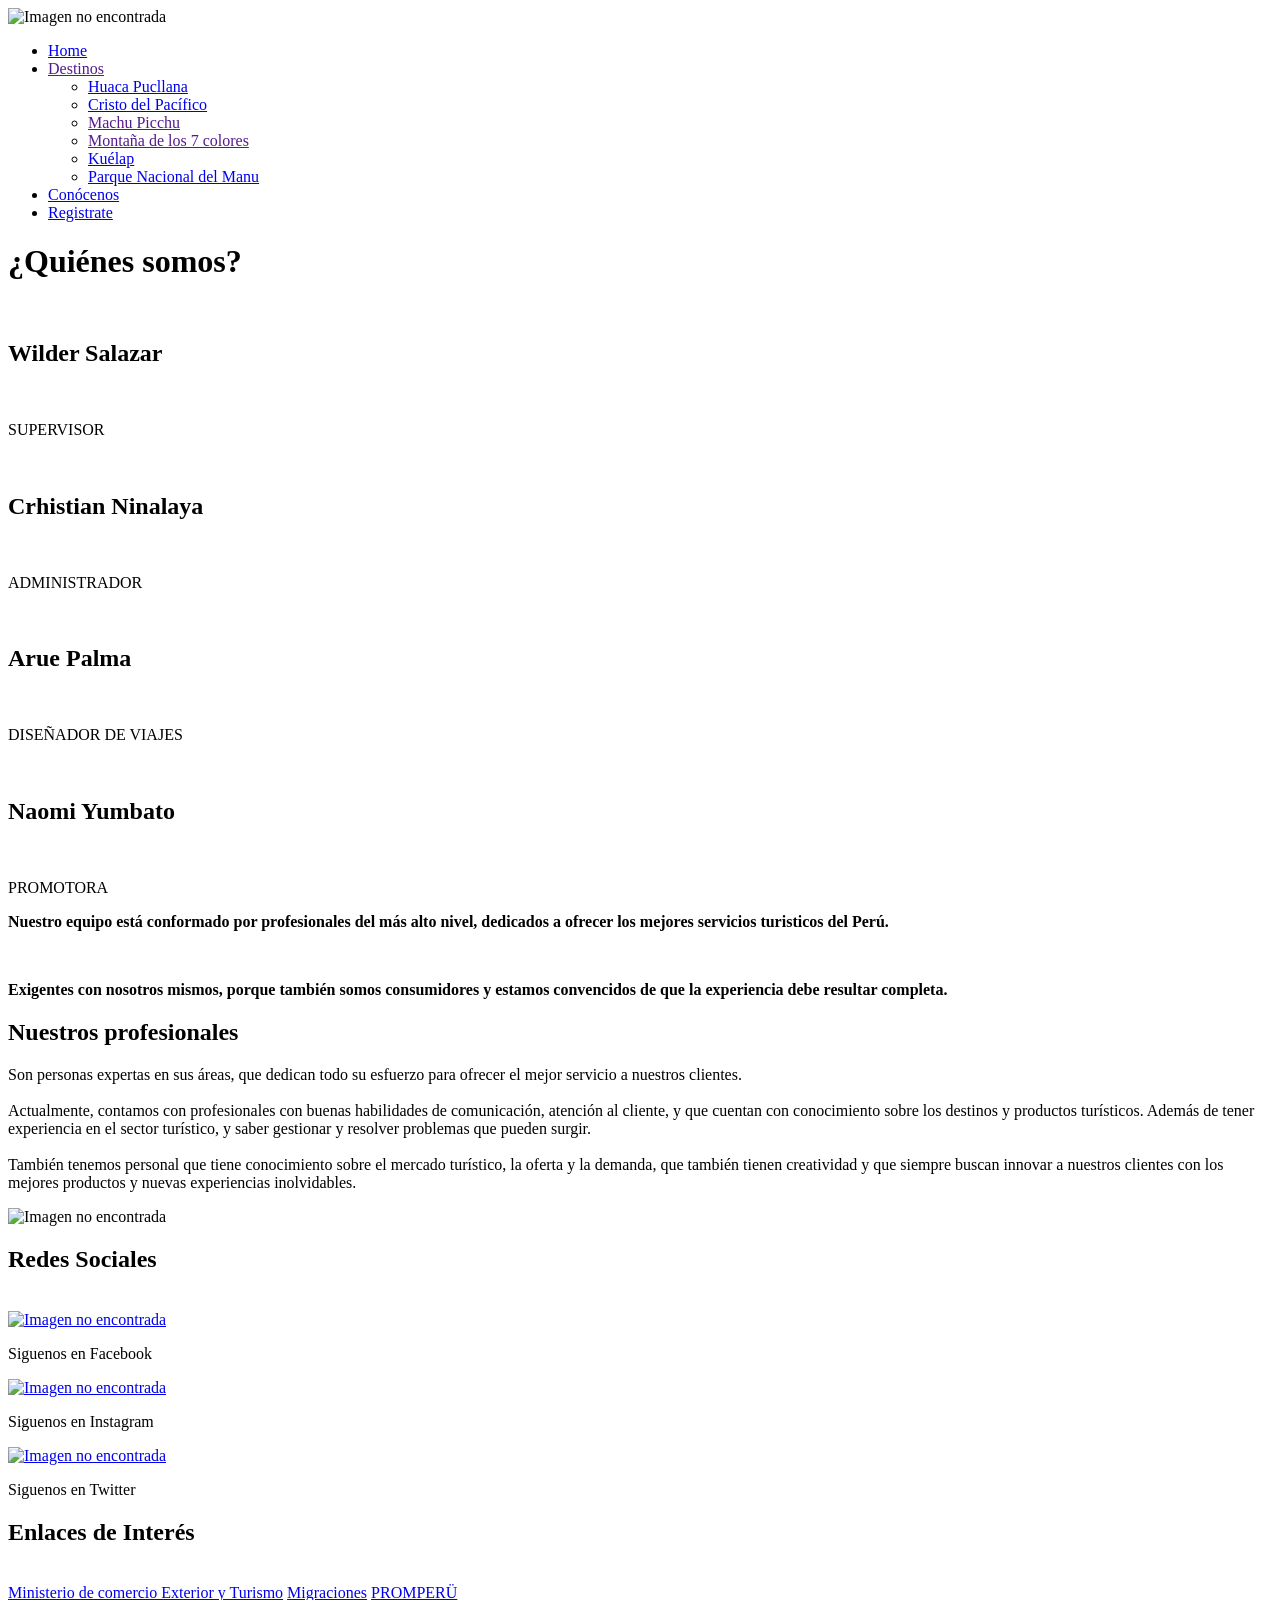
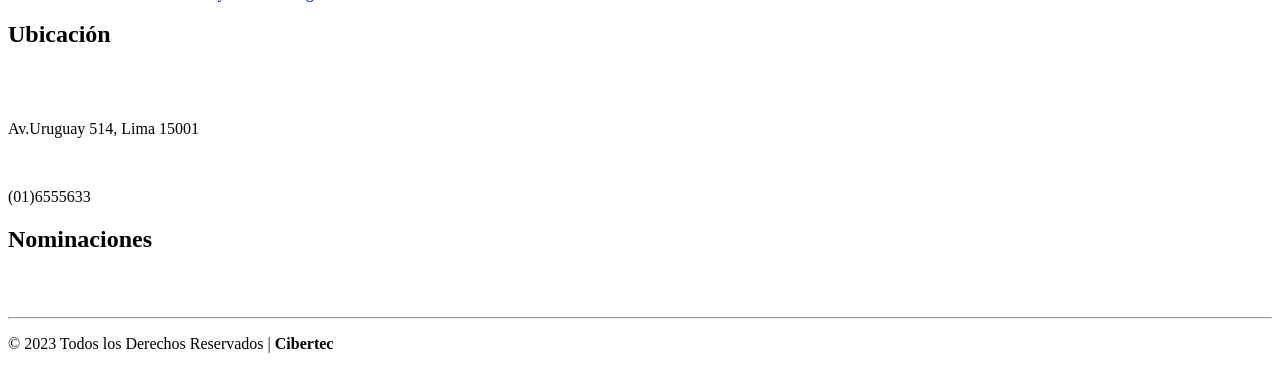
==== paginas/Conocenos.html @ 7d628aa8 "Actualizar a ultimo avance" ====
<!DOCTYPE html>
<html lang="es">
<head>
    <meta charset="UTF-8">
    <meta http-equiv="X-UA-Compatible" content="IE=edge">
    <meta name="viewport" content="width=device-width, initial-scale=1.0">
    <title>Conócenos</title>
    <link rel="stylesheet" href="./css/conocenos.css">
        
</head>
<body>
    <header >
        <nav class="logo-nav">
                <div class="logoHeader">
                    <img src="./imagenes/globales/Logo Live TravelPERU.jpg" alt="Imagen no encontrada">    
                </div>
                
                <div class="nav-section">
                    <ul class="nav-partido" >
                        <li><a href="./index.html">Home</a></li>
                       <li><a href="">Destinos</a>
                            <ul>
                                <li><a href="./Huacapucllana.html">Huaca Pucllana</a></li>
                                <li> <a href="./CristoPacifico.html">Cristo del Pacífico</a></li>
                                <li> <a href="">Machu Picchu</a></li>
                                <li> <a href="">Montaña de los 7 colores</a></li>
                                <li> <a href="./Kuelap.html">Kuélap</a></li>
                                <li> <a href="./ParqueNacionalManu.html">Parque Nacional del Manu</a></li>      
                            </ul>
                        </li>
                        <li><a href="./Conocenos.html">Conócenos</a></li>
                        <li><a href="./Registro.html">Registrate</a></li>
                    </ul>    
                      
                </div>
            </nav> 
    </header>
    <main>
        <h1 id="titulo">¿Quiénes somos?</h1>
  
        <section class="contenedorNosotros">
          <picture>
            <img class="imgRounded" src="./imagenes/conocenos/persona1.jpg" alt="" />
            <h2 class="nombre"><strong>Wilder Salazar</strong></h2>
            <br>
            <p>
                SUPERVISOR
            </p>
          </picture>
  
          <picture>
            <img class="imgRounded" src="./imagenes/conocenos/persona2.jpg" alt="" />
            <h2 class="nombre"><strong>Crhistian Ninalaya</strong></h2>
            <br>
            <p>
                ADMINISTRADOR
            </p>
          </picture>
  
          <picture>
            <img class="imgRounded" src="./imagenes/conocenos/persona3.jpg" alt="" />
            <h2 class="nombre"><strong>Arue Palma</strong></h2>
            <br>
            <p>
                DISEÑADOR DE VIAJES
            </p>
          </picture>

          <picture>
            <img class="imgRounded" src="./imagenes/conocenos/persona4.jpg" alt="" />
            <h2 class="nombre"><strong>Naomi Yumbato</strong></h2>
            <br>
            <p>
                PROMOTORA
            </p>
          </picture>
        </section>
  
        <section class="descripcion">
          <p><strong>
            Nuestro equipo está conformado por profesionales del más alto nivel, 
            dedicados a ofrecer los mejores servicios turisticos del Perú.
          </strong></p>
          <br>
          <p><strong>
            Exigentes con nosotros mismos, porque también somos consumidores 
            y estamos convencidos de que la experiencia debe resultar completa.
          </strong></p>
        </section>
  
        <h2 class="subtitulo">Nuestros profesionales</h2>
  
        <section class="contprofesionales">
         
            <p>
            Son personas expertas en sus áreas, que dedican todo su esfuerzo para ofrecer el mejor servicio a nuestros clientes. 

            <br /><br />
            Actualmente, contamos con profesionales con buenas habilidades de comunicación, atención al cliente,
            y que cuentan con conocimiento sobre los destinos y productos turísticos.
            Además de tener experiencia en el sector turístico, y saber gestionar y resolver problemas que pueden surgir.
            <br /><br />
            También tenemos personal que tiene conocimiento sobre el mercado turístico, la oferta
            y la demanda, que también tienen creatividad y que siempre buscan innovar a nuestros clientes con los mejores productos
            y nuevas experiencias inolvidables. 
          </p>
         
          
        </section>
      </main>
   
     <footer>
        <section>
            <article class="box-footer">
                <div class="logo">
                    <img src="./imagenes/globales/Logo Live Travel blanco.jpg" alt="Imagen no encontrada">
                </div> 
            </article>
            <article class="redes-sociales">
                <h2>Redes Sociales</h2>
                <br>
                <div class="icono">
                    <a href="https://www.facebook.com/" target="_blank">
                    <img data-ar="facebook" src="./imagenes/globales/facebook.jpg" alt="Imagen no encontrada">
                </a>
                    <p>Siguenos en Facebook</p>
                </div>
                <div class="icono">
                    <a href="https://www.instagram.com/" target="_blank">
                    <img data-ar="instagram" src="./imagenes/globales/instagram.jpg" alt="Imagen no encontrada">
                </a>
                    <p>Siguenos en Instagram</p>
                </div>
                <div class="icono">
                    <a href="https://twitter.com/" target="_blank">
                  <img data-ar="twitter" src="./imagenes/globales/twitter.jpg" alt="Imagen no encontrada">
                </a>
                    <p>Siguenos en Twitter</p>
                </div>
            </article>
            <article class="box-footer">
                <h2>Enlaces de Interés</h2>
                <br>
                    <a href="https://www.gob.pe/mincetur">Ministerio de comercio Exterior y Turismo</a>
                    <a href="https://www.gob.pe/migraciones">Migraciones</a>
                    <a href="https://www.gob.pe/promperu">PROMPERÜ</a>
            </article>
            <article class="box-footer">
                <h2>Ubicación</h2>
                <br><br>
                <p>Av.Uruguay 514, Lima 15001</p><br>
                <p>(01)6555633</p>
            </article>
            <article class="box-footer">
                <h2>Nominaciones</h2>
                <br>
                <div class="nominaciones">
                    <img src="./imagenes/globales/world travel awards.png" alt="">
                    <img src="./imagenes/globales/world travel awards.png" alt="">
                    <img src="./imagenes/globales/world travel awards.png" alt="">
                </div>
            </article>  
        </section> 
            <div class="box-copyright">
                <hr>
                <p>© 2023 Todos los Derechos Reservados |
                <b>Cibertec</b> </p>
            </div>             
        </footer>
</body>
</html>
<script src="js/global.js"></script>
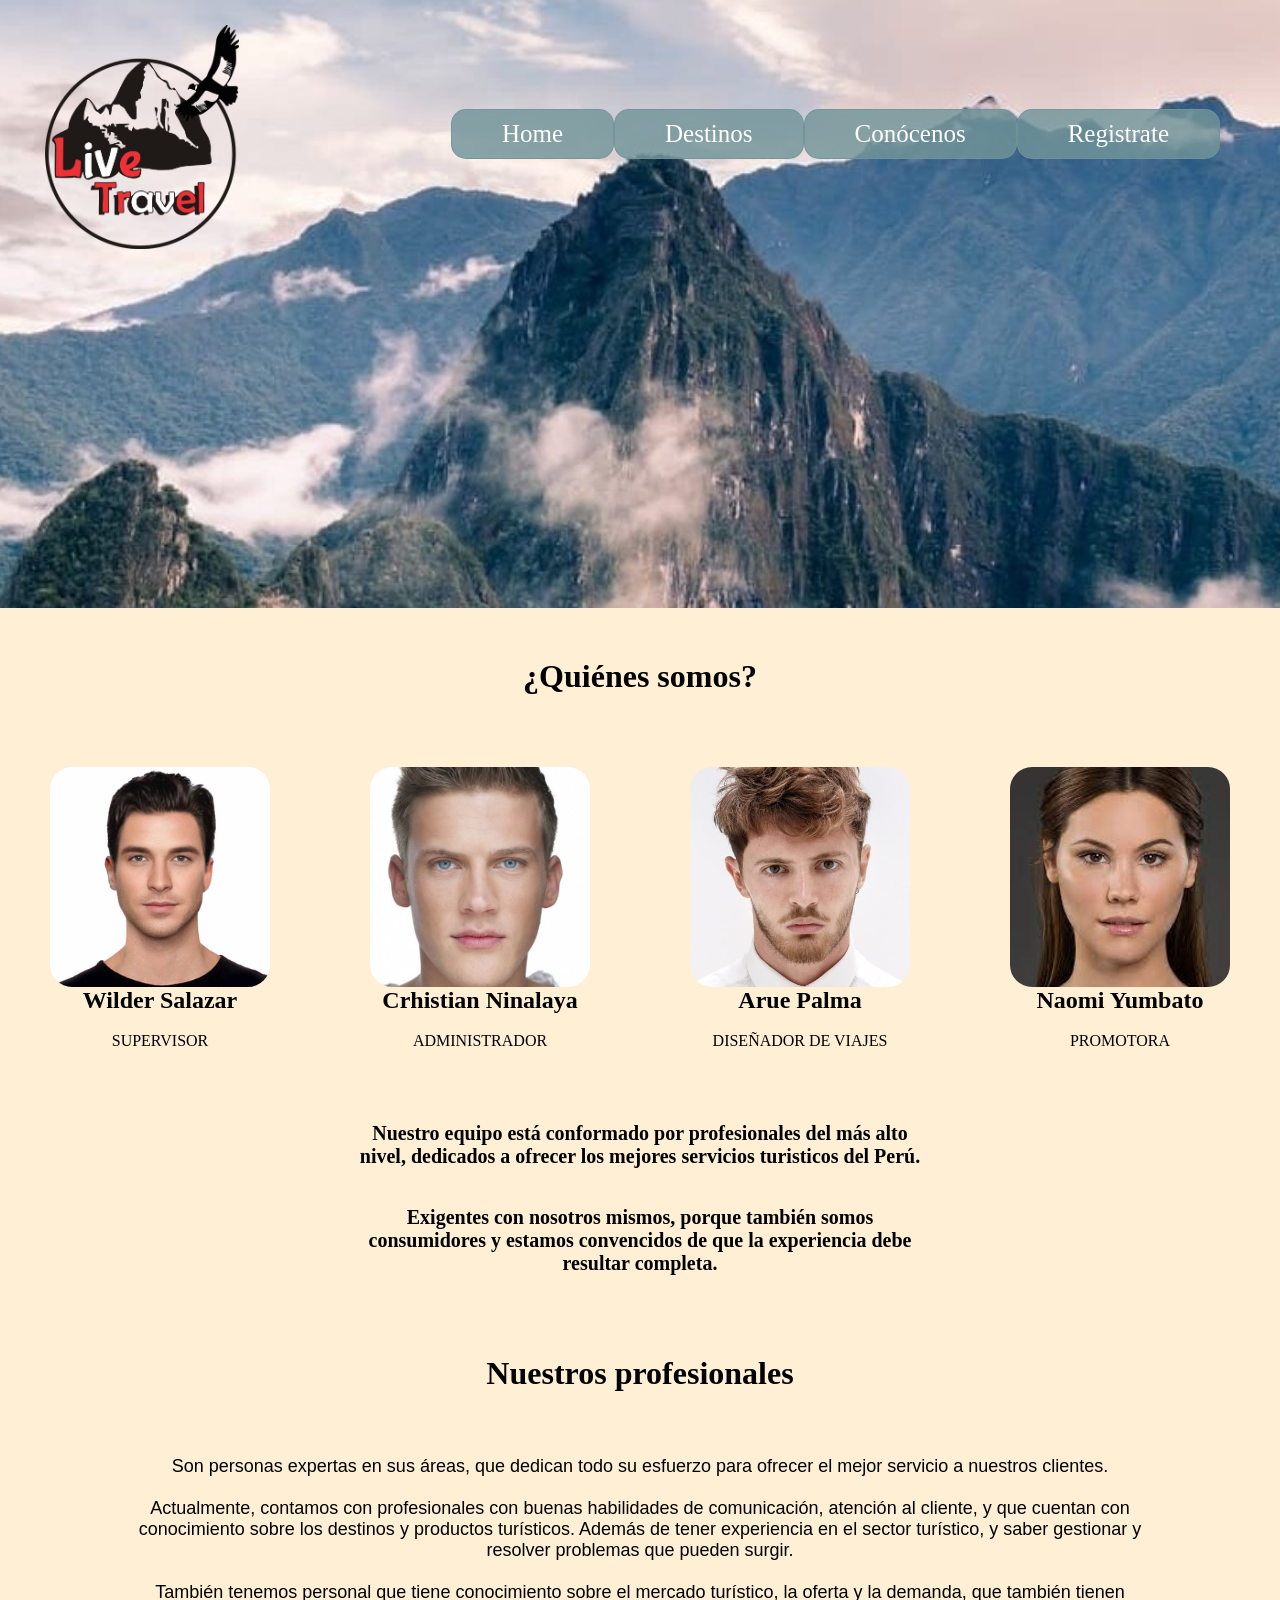
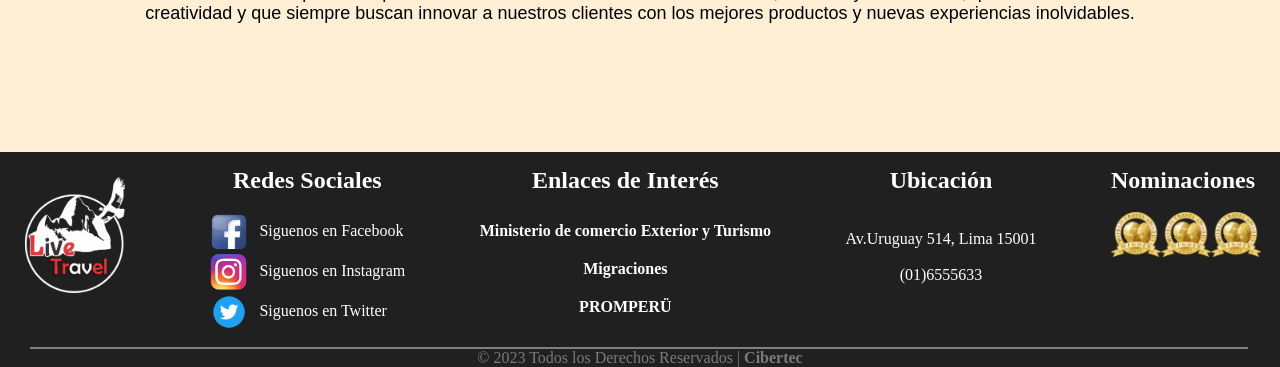
==== commit 7fc892f0: "arreglar errores" ====
--- a/paginas/Conocenos.html
+++ b/paginas/Conocenos.html
@@ -5,31 +5,31 @@
     <meta http-equiv="X-UA-Compatible" content="IE=edge">
     <meta name="viewport" content="width=device-width, initial-scale=1.0">
     <title>Conócenos</title>
-    <link rel="stylesheet" href="./css/conocenos.css">
+    <link rel="stylesheet" href="../css/conocenos.css">
         
 </head>
 <body>
     <header >
         <nav class="logo-nav">
                 <div class="logoHeader">
-                    <img src="./imagenes/globales/Logo Live TravelPERU.jpg" alt="Imagen no encontrada">    
+                    <img src="../imagenes/globales/Logo Live TravelPERU.jpg" alt="Imagen no encontrada">    
                 </div>
                 
                 <div class="nav-section">
                     <ul class="nav-partido" >
-                        <li><a href="./index.html">Home</a></li>
-                       <li><a href="">Destinos</a>
+                        <li><a href="../Index.html">Home</a></li>
+                        <li><a href="">Destinos</a>
                             <ul>
-                                <li><a href="./Huacapucllana.html">Huaca Pucllana</a></li>
-                                <li> <a href="./CristoPacifico.html">Cristo del Pacífico</a></li>
-                                <li> <a href="">Machu Picchu</a></li>
-                                <li> <a href="">Montaña de los 7 colores</a></li>
-                                <li> <a href="./Kuelap.html">Kuélap</a></li>
-                                <li> <a href="./ParqueNacionalManu.html">Parque Nacional del Manu</a></li>      
+                                <li><a href="../paginas/Huacapullana.html">Huaca Pucllana</a></li>
+                                <li> <a href="../paginas/CristoPacifico.html">Cristo del Pacífico</a></li>
+                                <li> <a href="../paginas/Machupichu.html">Machu Picchu</a></li>
+                                <li> <a href="../paginas/Montaña7col.html">Montaña de los 7 colores</a></li>
+                                <li> <a href="../paginas/Kuelap.html">Kuélap</a></li>
+                                <li> <a href="../paginas/ParqueNacionalManu.html">Parque Nacional del Manu</a></li>      
                             </ul>
                         </li>
-                        <li><a href="./Conocenos.html">Conócenos</a></li>
-                        <li><a href="./Registro.html">Registrate</a></li>
+                        <li><a href="../paginas/Conocenos.html">Conócenos</a></li>
+                        <li><a href="../paginas/Registro.html">Registrate</a></li>
                     </ul>    
                       
                 </div>
@@ -40,7 +40,7 @@
   
         <section class="contenedorNosotros">
           <picture>
-            <img class="imgRounded" src="./imagenes/conocenos/persona1.jpg" alt="" />
+            <img class="imgRounded" src="../imagenes/conocenos/persona1.jpg" alt="" />
             <h2 class="nombre"><strong>Wilder Salazar</strong></h2>
             <br>
             <p>
@@ -49,7 +49,7 @@
           </picture>
   
           <picture>
-            <img class="imgRounded" src="./imagenes/conocenos/persona2.jpg" alt="" />
+            <img class="imgRounded" src="../imagenes/conocenos/persona2.jpg" alt="" />
             <h2 class="nombre"><strong>Crhistian Ninalaya</strong></h2>
             <br>
             <p>
@@ -58,7 +58,7 @@
           </picture>
   
           <picture>
-            <img class="imgRounded" src="./imagenes/conocenos/persona3.jpg" alt="" />
+            <img class="imgRounded" src="../imagenes/conocenos/persona3.jpg" alt="" />
             <h2 class="nombre"><strong>Arue Palma</strong></h2>
             <br>
             <p>
@@ -67,7 +67,7 @@
           </picture>
 
           <picture>
-            <img class="imgRounded" src="./imagenes/conocenos/persona4.jpg" alt="" />
+            <img class="imgRounded" src="../imagenes/conocenos/persona4.jpg" alt="" />
             <h2 class="nombre"><strong>Naomi Yumbato</strong></h2>
             <br>
             <p>
@@ -113,7 +113,7 @@
         <section>
             <article class="box-footer">
                 <div class="logo">
-                    <img src="./imagenes/globales/Logo Live Travel blanco.jpg" alt="Imagen no encontrada">
+                    <img src="../imagenes/globales/Logo Live Travel blanco.jpg" alt="Imagen no encontrada">
                 </div> 
             </article>
             <article class="redes-sociales">
@@ -121,19 +121,19 @@
                 <br>
                 <div class="icono">
                     <a href="https://www.facebook.com/" target="_blank">
-                    <img data-ar="facebook" src="./imagenes/globales/facebook.jpg" alt="Imagen no encontrada">
+                    <img data-ar="facebook" src="../imagenes/globales/facebook.jpg" alt="Imagen no encontrada">
                 </a>
                     <p>Siguenos en Facebook</p>
                 </div>
                 <div class="icono">
                     <a href="https://www.instagram.com/" target="_blank">
-                    <img data-ar="instagram" src="./imagenes/globales/instagram.jpg" alt="Imagen no encontrada">
+                    <img data-ar="instagram" src="../imagenes/globales/instagram.jpg" alt="Imagen no encontrada">
                 </a>
                     <p>Siguenos en Instagram</p>
                 </div>
                 <div class="icono">
                     <a href="https://twitter.com/" target="_blank">
-                  <img data-ar="twitter" src="./imagenes/globales/twitter.jpg" alt="Imagen no encontrada">
+                  <img data-ar="twitter" src="../imagenes/globales/twitter.jpg" alt="Imagen no encontrada">
                 </a>
                     <p>Siguenos en Twitter</p>
                 </div>
@@ -155,9 +155,9 @@
                 <h2>Nominaciones</h2>
                 <br>
                 <div class="nominaciones">
-                    <img src="./imagenes/globales/world travel awards.png" alt="">
-                    <img src="./imagenes/globales/world travel awards.png" alt="">
-                    <img src="./imagenes/globales/world travel awards.png" alt="">
+                    <img src="../imagenes/globales/world travel awards.jpg" alt="">
+                    <img src="../imagenes/globales/world travel awards.jpg" alt="">
+                    <img src="../imagenes/globales/world travel awards.jpg" alt="">
                 </div>
             </article>  
         </section> 
--- a/css/conocenos.css
+++ b/css/conocenos.css
@@ -0,0 +1,233 @@
+body{
+    background-color:papayawhip;
+    height: auto;
+}
+* {
+    padding: 0px;;
+    margin: 0px;
+}
+/* <header> */
+header{
+    width: 100%;
+    height: 100%;
+    background-image: url("../imagenes/conocenos/conocenos.jpg");
+    background-position: center center;
+    background-attachment: fixed;
+    background-size: cover;
+    background-repeat: no-repeat;
+}
+.logo-nav{
+    display: flex;
+    padding: 10px;
+    padding-bottom: 350px;
+    justify-content: space-between;
+    align-items: center;
+}
+/* <logo> */
+    .logoHeader{
+        display: block;
+        padding: 5px;
+        margin-left: 30px;
+        margin-top: 10px;
+        margin-right: auto;
+        margin-bottom: auto;
+        width: 200px;
+    }
+    .logoHeader img{
+        width: 100%;
+    }
+/* <logo> */
+
+/* <nav> */
+    .nav-section{
+        margin: auto;
+        width: 80%;
+        font-family:'Times New Roman', Times, serif;
+        font-size: 25px;
+        display: flex;
+        justify-content: end;
+        padding-right: 50px;
+
+    }
+
+    ul, ol{
+        list-style: none;
+    }
+    .nav-partido{
+        display: flex;
+    }
+    .nav-partido li a{
+       background-color:rgba(113, 149, 154, 0.823);
+       border: 1px solid rgba(113, 149, 154, 0.823) ;
+       border-radius: 15px;
+       color:white;
+       text-decoration: none;
+       padding: 10px 50px;
+        display: block;
+    }
+    .nav-partido li a:hover{
+        background-color:rgba(5, 5, 54, 0.6);
+    }
+    .nav-partido>li {
+        float: left;
+    }
+    .nav-partido li ul{
+        display: none;
+        position: absolute;
+        min-width: 140px;
+    }
+    .nav-partido li:hover>ul{
+        display: block;
+    }
+    
+/* </nav> */
+/* </header> */
+
+/* <footer> */
+footer{
+    margin-bottom: 0px;
+    margin-top: auto;
+    background: #202020;
+    color: white;
+    width: 100%;
+}
+footer section{
+    display: flex;
+    margin-right: 10px;
+    justify-content: center;
+    justify-content: space-between;
+}
+.box-footer{
+    display: flex;
+    flex-direction: column;
+    text-align: center;
+    padding: 15px;
+}
+.box-footer p{
+    margin: 0px;
+}
+.box-footer a{
+    margin-top: 10px;
+    margin-bottom: 10px;
+    color: #ffffff;
+    font-weight: 600;
+    text-decoration: none;
+}
+.box-footer a:hover{
+    opacity: 0.8;
+}
+.redes-sociales{
+    display: flex;
+    flex-direction: column;
+    text-align: center;
+    padding: 15px;
+}
+.nominaciones{
+    display: flex;
+    width: 50px;
+}
+.nominaciones img{
+    width: 100%;
+}
+.icono{
+    display: flex;
+    height: 40px;
+}
+.icono p{
+    margin: 0px;
+    margin-left: 10px;
+    margin-top: 10px;
+}
+.icono img{
+    width: 40px;
+}
+.logo{
+    width: 100px;
+    margin: 10px;
+    display: block;
+    margin-top: 10px;
+    margin-bottom: auto;
+}
+.logo img{
+    width: 100%;
+}
+.box-copyright{
+    color: #7a7a7a;
+    text-align: center;
+}
+.box-copyright hr{
+    margin: 0px 0px 0px 30px;
+    border: 1px solid gray;
+    justify-content: center;
+    width: 95%;
+}
+/* </footer> */
+
+/* <main> */
+h1#titulo {
+    text-align: center;
+    margin: 50px 0;
+  }
+  
+  h2.subtitulo {
+    font-size: 32px;
+    text-align: center;
+    margin: 50px 0;
+  }
+  
+  h2.nombre {
+    font-weight: normal;
+    text-align: center;
+  }
+  
+  /* Contenedor */
+  
+  .contenedorNosotros {
+    display: flex;
+    justify-content: space-around;
+    margin: 72px 0;
+  }
+  
+  .contenedorNosotros picture {
+    display: flex;
+    flex-direction: column;
+    align-items: center;
+  }
+  
+  /* Imágenes */
+  
+  .imgRounded {
+    width: 220px;
+    height: 220px;
+    border-radius: 10%;
+    object-fit: cover;
+  }
+  
+  /* Descripción */
+  
+  .descripcion {
+    display: flex;
+    flex-direction: column;
+    align-items: center;
+    width: 45%;
+    margin: 60px auto;
+  }
+  
+  .descripcion p {
+    text-align: center;
+    margin: 0 0 20px 0;
+    font-size:20px;
+  }
+  
+  /* Contenedor - historia */
+  
+  .contprofesionales {
+   margin: 10%;
+   margin-top: 05%;
+   font-size: 18px;
+   font-family: Arial, Helvetica, sans-serif;
+   text-align: center;
+  }
+  
+ 
+/* </main> */
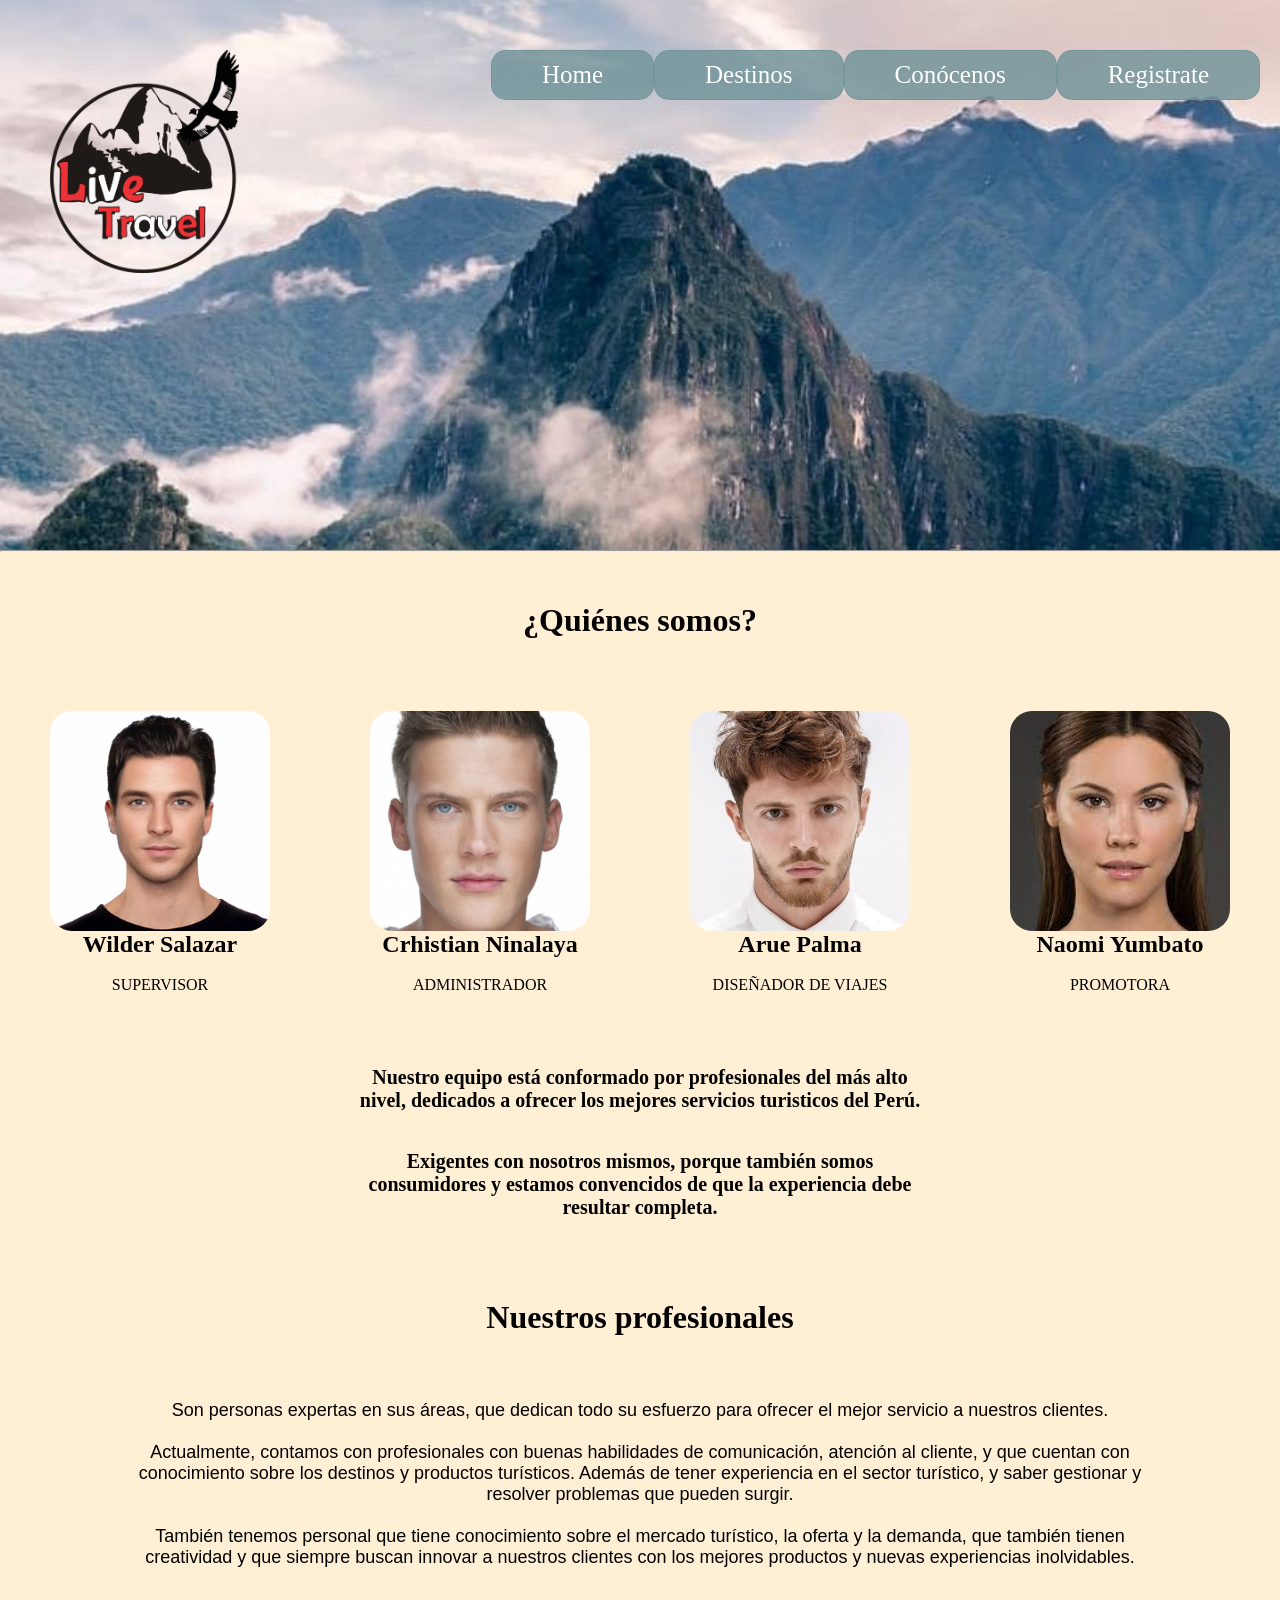
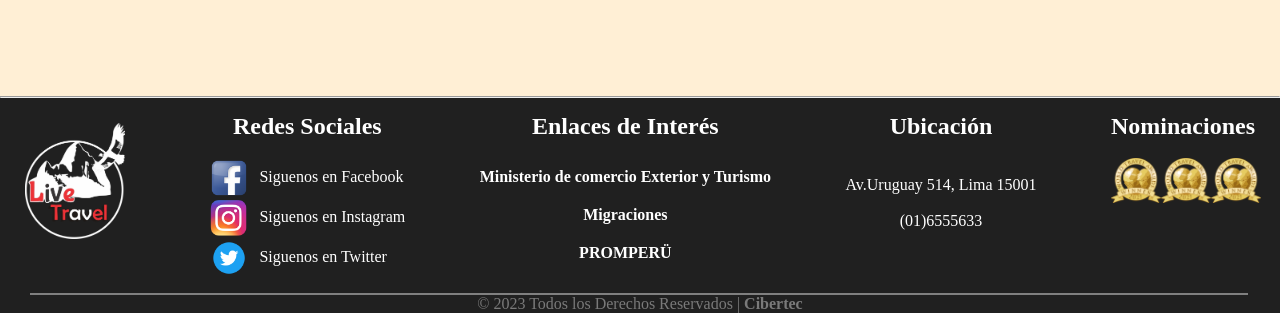
==== commit fe804942: "Arreglar codigo 2" ====
--- a/paginas/Conocenos.html
+++ b/paginas/Conocenos.html
@@ -1,172 +1,160 @@
 <!DOCTYPE html>
 <html lang="es">
-<head>
-    <meta charset="UTF-8">
-    <meta http-equiv="X-UA-Compatible" content="IE=edge">
-    <meta name="viewport" content="width=device-width, initial-scale=1.0">
-    <title>Conócenos</title>
-    <link rel="stylesheet" href="../css/conocenos.css">
-        
-</head>
-<body>
-    <header >
-        <nav class="logo-nav">
+    <head>
+        <meta charset="UTF-8">
+        <meta http-equiv="X-UA-Compatible" content="IE=edge">
+        <meta name="viewport" content="width=device-width, initial-scale=1.0">
+        <title>Conócenos</title>
+        <link rel="stylesheet" href="../css/conocenos.css">
+            
+    </head>
+    <body>
+        <header>
+            <section id="section-logo-nav">
                 <div class="logoHeader">
                     <img src="../imagenes/globales/Logo Live TravelPERU.jpg" alt="Imagen no encontrada">    
                 </div>
-                
-                <div class="nav-section">
-                    <ul class="nav-partido" >
+                <nav id="nav-section">
+                    <ul id="nav-ul" >
                         <li><a href="../Index.html">Home</a></li>
                         <li><a href="">Destinos</a>
-                            <ul>
-                                <li><a href="../paginas/Huacapullana.html">Huaca Pucllana</a></li>
-                                <li> <a href="../paginas/CristoPacifico.html">Cristo del Pacífico</a></li>
-                                <li> <a href="../paginas/Machupichu.html">Machu Picchu</a></li>
-                                <li> <a href="../paginas/Montaña7col.html">Montaña de los 7 colores</a></li>
-                                <li> <a href="../paginas/Kuelap.html">Kuélap</a></li>
-                                <li> <a href="../paginas/ParqueNacionalManu.html">Parque Nacional del Manu</a></li>      
-                            </ul>
+                        <ul>
+                            <li><a href="../paginas/Huacapullana.html">Huaca Pucllana</a></li>
+                            <li> <a href="../paginas/CristoPacifico.html">Cristo del Pacífico</a></li>
+                            <li> <a href="../paginas/Machupichu.html">Machu Picchu</a></li>
+                            <li> <a href="../paginas/Montaña7col.html">Montaña de los 7 colores</a></li>
+                            <li> <a href="../paginas/Kuelap.html">Kuélap</a></li>
+                            <li> <a href="../paginas/ParqueNacionalManu.html">Parque Nacional del Manu</a></li>      
+                        </ul>
                         </li>
                         <li><a href="../paginas/Conocenos.html">Conócenos</a></li>
                         <li><a href="../paginas/Registro.html">Registrate</a></li>
-                    </ul>    
-                      
-                </div>
-            </nav> 
-    </header>
-    <main>
-        <h1 id="titulo">¿Quiénes somos?</h1>
-  
-        <section class="contenedorNosotros">
-          <picture>
-            <img class="imgRounded" src="../imagenes/conocenos/persona1.jpg" alt="" />
-            <h2 class="nombre"><strong>Wilder Salazar</strong></h2>
-            <br>
-            <p>
-                SUPERVISOR
-            </p>
-          </picture>
-  
-          <picture>
-            <img class="imgRounded" src="../imagenes/conocenos/persona2.jpg" alt="" />
-            <h2 class="nombre"><strong>Crhistian Ninalaya</strong></h2>
-            <br>
-            <p>
-                ADMINISTRADOR
-            </p>
-          </picture>
-  
-          <picture>
-            <img class="imgRounded" src="../imagenes/conocenos/persona3.jpg" alt="" />
-            <h2 class="nombre"><strong>Arue Palma</strong></h2>
-            <br>
-            <p>
-                DISEÑADOR DE VIAJES
-            </p>
-          </picture>
-
-          <picture>
-            <img class="imgRounded" src="../imagenes/conocenos/persona4.jpg" alt="" />
-            <h2 class="nombre"><strong>Naomi Yumbato</strong></h2>
-            <br>
-            <p>
-                PROMOTORA
-            </p>
-          </picture>
-        </section>
-  
-        <section class="descripcion">
-          <p><strong>
-            Nuestro equipo está conformado por profesionales del más alto nivel, 
-            dedicados a ofrecer los mejores servicios turisticos del Perú.
-          </strong></p>
-          <br>
-          <p><strong>
-            Exigentes con nosotros mismos, porque también somos consumidores 
-            y estamos convencidos de que la experiencia debe resultar completa.
-          </strong></p>
-        </section>
-  
-        <h2 class="subtitulo">Nuestros profesionales</h2>
-  
-        <section class="contprofesionales">
-         
-            <p>
-            Son personas expertas en sus áreas, que dedican todo su esfuerzo para ofrecer el mejor servicio a nuestros clientes. 
-
-            <br /><br />
-            Actualmente, contamos con profesionales con buenas habilidades de comunicación, atención al cliente,
-            y que cuentan con conocimiento sobre los destinos y productos turísticos.
-            Además de tener experiencia en el sector turístico, y saber gestionar y resolver problemas que pueden surgir.
-            <br /><br />
-            También tenemos personal que tiene conocimiento sobre el mercado turístico, la oferta
-            y la demanda, que también tienen creatividad y que siempre buscan innovar a nuestros clientes con los mejores productos
-            y nuevas experiencias inolvidables. 
-          </p>
-         
-          
-        </section>
-      </main>
-   
-     <footer>
-        <section>
-            <article class="box-footer">
-                <div class="logo">
-                    <img src="../imagenes/globales/Logo Live Travel blanco.jpg" alt="Imagen no encontrada">
-                </div> 
-            </article>
-            <article class="redes-sociales">
-                <h2>Redes Sociales</h2>
+                    </ul>                            
+                </nav> 
+            </section>
+        </header>
+        <hr>
+        <main>
+            <h1 id="titulo">¿Quiénes somos?</h1>
+            <section id="section-nosotros">
+                <picture>
+                    <img class="imgRounded" src="../imagenes/conocenos/persona1.jpg" alt="" />
+                    <h2 class="nosotros-nombre"><strong>Wilder Salazar</strong></h2>
+                    <br>
+                    <p>
+                        SUPERVISOR
+                    </p>
+                </picture>
+                <picture>
+                    <img class="imgRounded" src="../imagenes/conocenos/persona2.jpg" alt="" />
+                    <h2 class="nosotros-nombre"><strong>Crhistian Ninalaya</strong></h2>
+                    <br>
+                    <p>
+                        ADMINISTRADOR
+                    </p>
+                </picture>
+                <picture>
+                    <img class="imgRounded" src="../imagenes/conocenos/persona3.jpg" alt="" />
+                    <h2 class="nosotros-nombre"><strong>Arue Palma</strong></h2>
+                    <br>
+                    <p>
+                        DISEÑADOR DE VIAJES
+                    </p>
+                </picture>
+                <picture>
+                    <img class="imgRounded" src="../imagenes/conocenos/persona4.jpg" alt="" />
+                    <h2 class="nosotros-nombre"><strong>Naomi Yumbato</strong></h2>
+                    <br>
+                    <p>
+                        PROMOTORA
+                    </p>
+                </picture>
+            </section>
+            <section id="section-descripcion">
+                <p><strong>
+                    Nuestro equipo está conformado por profesionales del más alto nivel, 
+                    dedicados a ofrecer los mejores servicios turisticos del Perú.
+                </strong></p>
                 <br>
-                <div class="icono">
-                    <a href="https://www.facebook.com/" target="_blank">
-                    <img data-ar="facebook" src="../imagenes/globales/facebook.jpg" alt="Imagen no encontrada">
-                </a>
-                    <p>Siguenos en Facebook</p>
-                </div>
-                <div class="icono">
-                    <a href="https://www.instagram.com/" target="_blank">
-                    <img data-ar="instagram" src="../imagenes/globales/instagram.jpg" alt="Imagen no encontrada">
-                </a>
-                    <p>Siguenos en Instagram</p>
-                </div>
-                <div class="icono">
-                    <a href="https://twitter.com/" target="_blank">
-                  <img data-ar="twitter" src="../imagenes/globales/twitter.jpg" alt="Imagen no encontrada">
-                </a>
-                    <p>Siguenos en Twitter</p>
-                </div>
-            </article>
-            <article class="box-footer">
-                <h2>Enlaces de Interés</h2>
-                <br>
-                    <a href="https://www.gob.pe/mincetur">Ministerio de comercio Exterior y Turismo</a>
-                    <a href="https://www.gob.pe/migraciones">Migraciones</a>
-                    <a href="https://www.gob.pe/promperu">PROMPERÜ</a>
-            </article>
-            <article class="box-footer">
-                <h2>Ubicación</h2>
-                <br><br>
-                <p>Av.Uruguay 514, Lima 15001</p><br>
-                <p>(01)6555633</p>
-            </article>
-            <article class="box-footer">
-                <h2>Nominaciones</h2>
-                <br>
-                <div class="nominaciones">
-                    <img src="../imagenes/globales/world travel awards.jpg" alt="">
-                    <img src="../imagenes/globales/world travel awards.jpg" alt="">
-                    <img src="../imagenes/globales/world travel awards.jpg" alt="">
-                </div>
-            </article>  
-        </section> 
+                <p><strong>
+                    Exigentes con nosotros mismos, porque también somos consumidores 
+                    y estamos convencidos de que la experiencia debe resultar completa.
+                </strong></p>
+            </section>
+            <h2 id="subtitulo">Nuestros profesionales</h2>
+            <section id="section-contprofesionales">
+                <p>
+                    Son personas expertas en sus áreas, que dedican todo su esfuerzo para ofrecer el mejor servicio a nuestros clientes. 
+                    <br /><br />
+                    Actualmente, contamos con profesionales con buenas habilidades de comunicación, atención al cliente,
+                    y que cuentan con conocimiento sobre los destinos y productos turísticos.
+                    Además de tener experiencia en el sector turístico, y saber gestionar y resolver problemas que pueden surgir.
+                    <br /><br />
+                    También tenemos personal que tiene conocimiento sobre el mercado turístico, la oferta
+                    y la demanda, que también tienen creatividad y que siempre buscan innovar a nuestros clientes con los mejores productos
+                    y nuevas experiencias inolvidables. 
+                </p>
+            </section>
+        </main>
+        <hr>
+        <footer>
+            <section>
+                <article class="box-footer">
+                    <div class="logo">
+                        <img src="../imagenes/globales/Logo Live Travel blanco.jpg" alt="Imagen no encontrada">
+                    </div> 
+                </article>
+                <article class="redes-sociales">
+                    <h2>Redes Sociales</h2>
+                    <br>
+                    <div class="icono">
+                        <a href="https://www.facebook.com/" target="_blank">
+                        <img data-ar="facebook" src="../imagenes/globales/facebook.jpg" alt="Imagen no encontrada">
+                    </a>
+                        <p>Siguenos en Facebook</p>
+                    </div>
+                    <div class="icono">
+                        <a href="https://www.instagram.com/" target="_blank">
+                        <img data-ar="instagram" src="../imagenes/globales/instagram.jpg" alt="Imagen no encontrada">
+                    </a>
+                        <p>Siguenos en Instagram</p>
+                    </div>
+                    <div class="icono">
+                        <a href="https://twitter.com/" target="_blank">
+                    <img data-ar="twitter" src="../imagenes/globales/twitter.jpg" alt="Imagen no encontrada">
+                    </a>
+                        <p>Siguenos en Twitter</p>
+                    </div>
+                </article>
+                <article class="box-footer">
+                    <h2>Enlaces de Interés</h2>
+                    <br>
+                        <a href="https://www.gob.pe/mincetur">Ministerio de comercio Exterior y Turismo</a>
+                        <a href="https://www.gob.pe/migraciones">Migraciones</a>
+                        <a href="https://www.gob.pe/promperu">PROMPERÜ</a>
+                </article>
+                <article class="box-footer">
+                    <h2>Ubicación</h2>
+                    <br><br>
+                    <p>Av.Uruguay 514, Lima 15001</p><br>
+                    <p>(01)6555633</p>
+                </article>
+                <article class="box-footer">
+                    <h2>Nominaciones</h2>
+                    <br>
+                    <div class="nominaciones">
+                        <img src="../imagenes/globales/world travel awards.jpg" alt="">
+                        <img src="../imagenes/globales/world travel awards.jpg" alt="">
+                        <img src="../imagenes/globales/world travel awards.jpg" alt="">
+                    </div>
+                </article>  
+            </section> 
             <div class="box-copyright">
                 <hr>
                 <p>© 2023 Todos los Derechos Reservados |
                 <b>Cibertec</b> </p>
             </div>             
         </footer>
-</body>
+    </body>
 </html>
 <script src="js/global.js"></script>
--- a/css/conocenos.css
+++ b/css/conocenos.css
@@ -1,233 +1,213 @@
 body{
     background-color:papayawhip;
     height: auto;
+}
+ul, ol{
+    list-style: none;
 }
 * {
     padding: 0px;;
     margin: 0px;
 }
 /* <header> */
-header{
-    width: 100%;
-    height: 100%;
-    background-image: url("../imagenes/conocenos/conocenos.jpg");
-    background-position: center center;
-    background-attachment: fixed;
-    background-size: cover;
-    background-repeat: no-repeat;
-}
-.logo-nav{
-    display: flex;
-    padding: 10px;
-    padding-bottom: 350px;
-    justify-content: space-between;
-    align-items: center;
-}
-/* <logo> */
-    .logoHeader{
+    header{
+        width: 100%;
+        background-image: url("../imagenes/conocenos/conocenos.jpg");
+        background-position: center;
+        background-attachment: fixed;
+        background-size: cover;
+        background-repeat: no-repeat;
+        height: 550px;
+    }
+    #section-logo-nav{
+        display: flex;
+        justify-content: space-between;
+        height: auto;
+    }
+    /* <logo> */
+        .logoHeader{
+            width: 200px;
+            height: auto;
+            max-height: 50%;
+            padding-left: 50px;
+            padding-top: 50px;
+        }
+        .logoHeader img{
+            width: 100%;
+            height: 100%;
+        }
+    /* <logo> */
+
+    /* <nav> */
+        #nav-section{
+            width: calc(100% - 200px);
+            margin-top: 50px;    
+            margin-right: 20px;
+            display: flex;
+            justify-content: flex-end;
+            font-family:'Times New Roman', Times, serif;
+            font-size: 25px;
+        }
+        #nav-ul{
+            display: flex;
+        }
+        #nav-ul li a{
+            background-color:rgba(113, 149, 154, 0.823);
+            border: 1px solid rgba(113, 149, 154, 0.823) ;
+            border-radius: 15px;
+            color:white;
+            text-decoration: none;
+            padding: 10px 50px;
+            display: block;
+        }
+        #nav-ul li a:hover{
+            background-color:rgba(5, 5, 54, 0.6);
+        }
+        #nav-ul>li {
+            float: left;
+        }
+        #nav-ul li ul{
+            display: none;
+            position: absolute;
+            min-width: 140px;
+        }
+        #nav-ul li:hover>ul{
+            display: block;
+        }
+    /* </nav> */
+    
+/* </header> */
+
+
+/* <main> */
+    #titulo {
+        text-align: center;
+        margin: 50px 0;
+    }
+    #subtitulo {
+        font-size: 32px;
+        text-align: center;
+        margin: 50px 0;
+    }
+    .nosotros-nombre {
+        font-weight: normal;
+        text-align: center;
+    }
+    #section-nosotros {
+        display: flex;
+        justify-content: space-around;
+        margin: 72px 0;
+    }
+    #section-nosotros picture {
+        display: flex;
+        flex-direction: column;
+        align-items: center;
+    }    
+    .imgRounded {
+        width: 220px;
+        height: 220px;
+        border-radius: 10%;
+        object-fit: cover;
+    }    
+    #section-descripcion {
+        display: flex;
+        flex-direction: column;
+        align-items: center;
+        width: 45%;
+        margin: 60px auto;
+    }
+    #section-descripcion p {
+        text-align: center;
+        margin: 0 0 20px 0;
+        font-size:20px;
+    }    
+    #section-contprofesionales {
+        margin: 10%;
+        margin-top: 05%;
+        font-size: 18px;
+        font-family: Arial, Helvetica, sans-serif;
+        text-align: center;
+    }
+/* </main> */
+
+
+
+/* <footer> */
+    footer{
+        margin-bottom: 0px;
+        margin-top: auto;
+        background: #202020;
+        color: white;
+        width: 100%;
+    }
+    footer section{
+        display: flex;
+        margin-right: 10px;
+        justify-content: center;
+        justify-content: space-between;
+    }
+    .box-footer{
+        display: flex;
+        flex-direction: column;
+        text-align: center;
+        padding: 15px;
+    }
+    .box-footer p{
+        margin: 0px;
+    }
+    .box-footer a{
+        margin-top: 10px;
+        margin-bottom: 10px;
+        color: #ffffff;
+        font-weight: 600;
+        text-decoration: none;
+    }
+    .box-footer a:hover{
+        opacity: 0.8;
+    }
+    .redes-sociales{
+        display: flex;
+        flex-direction: column;
+        text-align: center;
+        padding: 15px;
+    }
+    .nominaciones{
+        display: flex;
+        width: 50px;
+    }
+    .nominaciones img{
+        width: 100%;
+    }
+    .icono{
+        display: flex;
+        height: 40px;
+    }
+    .icono p{
+        margin: 0px;
+        margin-left: 10px;
+        margin-top: 10px;
+    }
+    .icono img{
+        width: 40px;
+    }
+    .logo{
+        width: 100px;
+        margin: 10px;
         display: block;
-        padding: 5px;
-        margin-left: 30px;
         margin-top: 10px;
-        margin-right: auto;
         margin-bottom: auto;
-        width: 200px;
-    }
-    .logoHeader img{
-        width: 100%;
-    }
-/* <logo> */
-
-/* <nav> */
-    .nav-section{
-        margin: auto;
-        width: 80%;
-        font-family:'Times New Roman', Times, serif;
-        font-size: 25px;
-        display: flex;
-        justify-content: end;
-        padding-right: 50px;
-
-    }
-
-    ul, ol{
-        list-style: none;
-    }
-    .nav-partido{
-        display: flex;
-    }
-    .nav-partido li a{
-       background-color:rgba(113, 149, 154, 0.823);
-       border: 1px solid rgba(113, 149, 154, 0.823) ;
-       border-radius: 15px;
-       color:white;
-       text-decoration: none;
-       padding: 10px 50px;
-        display: block;
-    }
-    .nav-partido li a:hover{
-        background-color:rgba(5, 5, 54, 0.6);
-    }
-    .nav-partido>li {
-        float: left;
-    }
-    .nav-partido li ul{
-        display: none;
-        position: absolute;
-        min-width: 140px;
-    }
-    .nav-partido li:hover>ul{
-        display: block;
-    }
-    
-/* </nav> */
-/* </header> */
-
-/* <footer> */
-footer{
-    margin-bottom: 0px;
-    margin-top: auto;
-    background: #202020;
-    color: white;
-    width: 100%;
-}
-footer section{
-    display: flex;
-    margin-right: 10px;
-    justify-content: center;
-    justify-content: space-between;
-}
-.box-footer{
-    display: flex;
-    flex-direction: column;
-    text-align: center;
-    padding: 15px;
-}
-.box-footer p{
-    margin: 0px;
-}
-.box-footer a{
-    margin-top: 10px;
-    margin-bottom: 10px;
-    color: #ffffff;
-    font-weight: 600;
-    text-decoration: none;
-}
-.box-footer a:hover{
-    opacity: 0.8;
-}
-.redes-sociales{
-    display: flex;
-    flex-direction: column;
-    text-align: center;
-    padding: 15px;
-}
-.nominaciones{
-    display: flex;
-    width: 50px;
-}
-.nominaciones img{
-    width: 100%;
-}
-.icono{
-    display: flex;
-    height: 40px;
-}
-.icono p{
-    margin: 0px;
-    margin-left: 10px;
-    margin-top: 10px;
-}
-.icono img{
-    width: 40px;
-}
-.logo{
-    width: 100px;
-    margin: 10px;
-    display: block;
-    margin-top: 10px;
-    margin-bottom: auto;
-}
-.logo img{
-    width: 100%;
-}
-.box-copyright{
-    color: #7a7a7a;
-    text-align: center;
-}
-.box-copyright hr{
-    margin: 0px 0px 0px 30px;
-    border: 1px solid gray;
-    justify-content: center;
-    width: 95%;
-}
+    }
+    .logo img{
+        width: 100%;
+    }
+    .box-copyright{
+        color: #7a7a7a;
+        text-align: center;
+    }
+    .box-copyright hr{
+        margin: 0px 0px 0px 30px;
+        border: 1px solid gray;
+        justify-content: center;
+        width: 95%;
+    }
 /* </footer> */
-
-/* <main> */
-h1#titulo {
-    text-align: center;
-    margin: 50px 0;
-  }
-  
-  h2.subtitulo {
-    font-size: 32px;
-    text-align: center;
-    margin: 50px 0;
-  }
-  
-  h2.nombre {
-    font-weight: normal;
-    text-align: center;
-  }
-  
-  /* Contenedor */
-  
-  .contenedorNosotros {
-    display: flex;
-    justify-content: space-around;
-    margin: 72px 0;
-  }
-  
-  .contenedorNosotros picture {
-    display: flex;
-    flex-direction: column;
-    align-items: center;
-  }
-  
-  /* Imágenes */
-  
-  .imgRounded {
-    width: 220px;
-    height: 220px;
-    border-radius: 10%;
-    object-fit: cover;
-  }
-  
-  /* Descripción */
-  
-  .descripcion {
-    display: flex;
-    flex-direction: column;
-    align-items: center;
-    width: 45%;
-    margin: 60px auto;
-  }
-  
-  .descripcion p {
-    text-align: center;
-    margin: 0 0 20px 0;
-    font-size:20px;
-  }
-  
-  /* Contenedor - historia */
-  
-  .contprofesionales {
-   margin: 10%;
-   margin-top: 05%;
-   font-size: 18px;
-   font-family: Arial, Helvetica, sans-serif;
-   text-align: center;
-  }
-  
- 
-/* </main> */
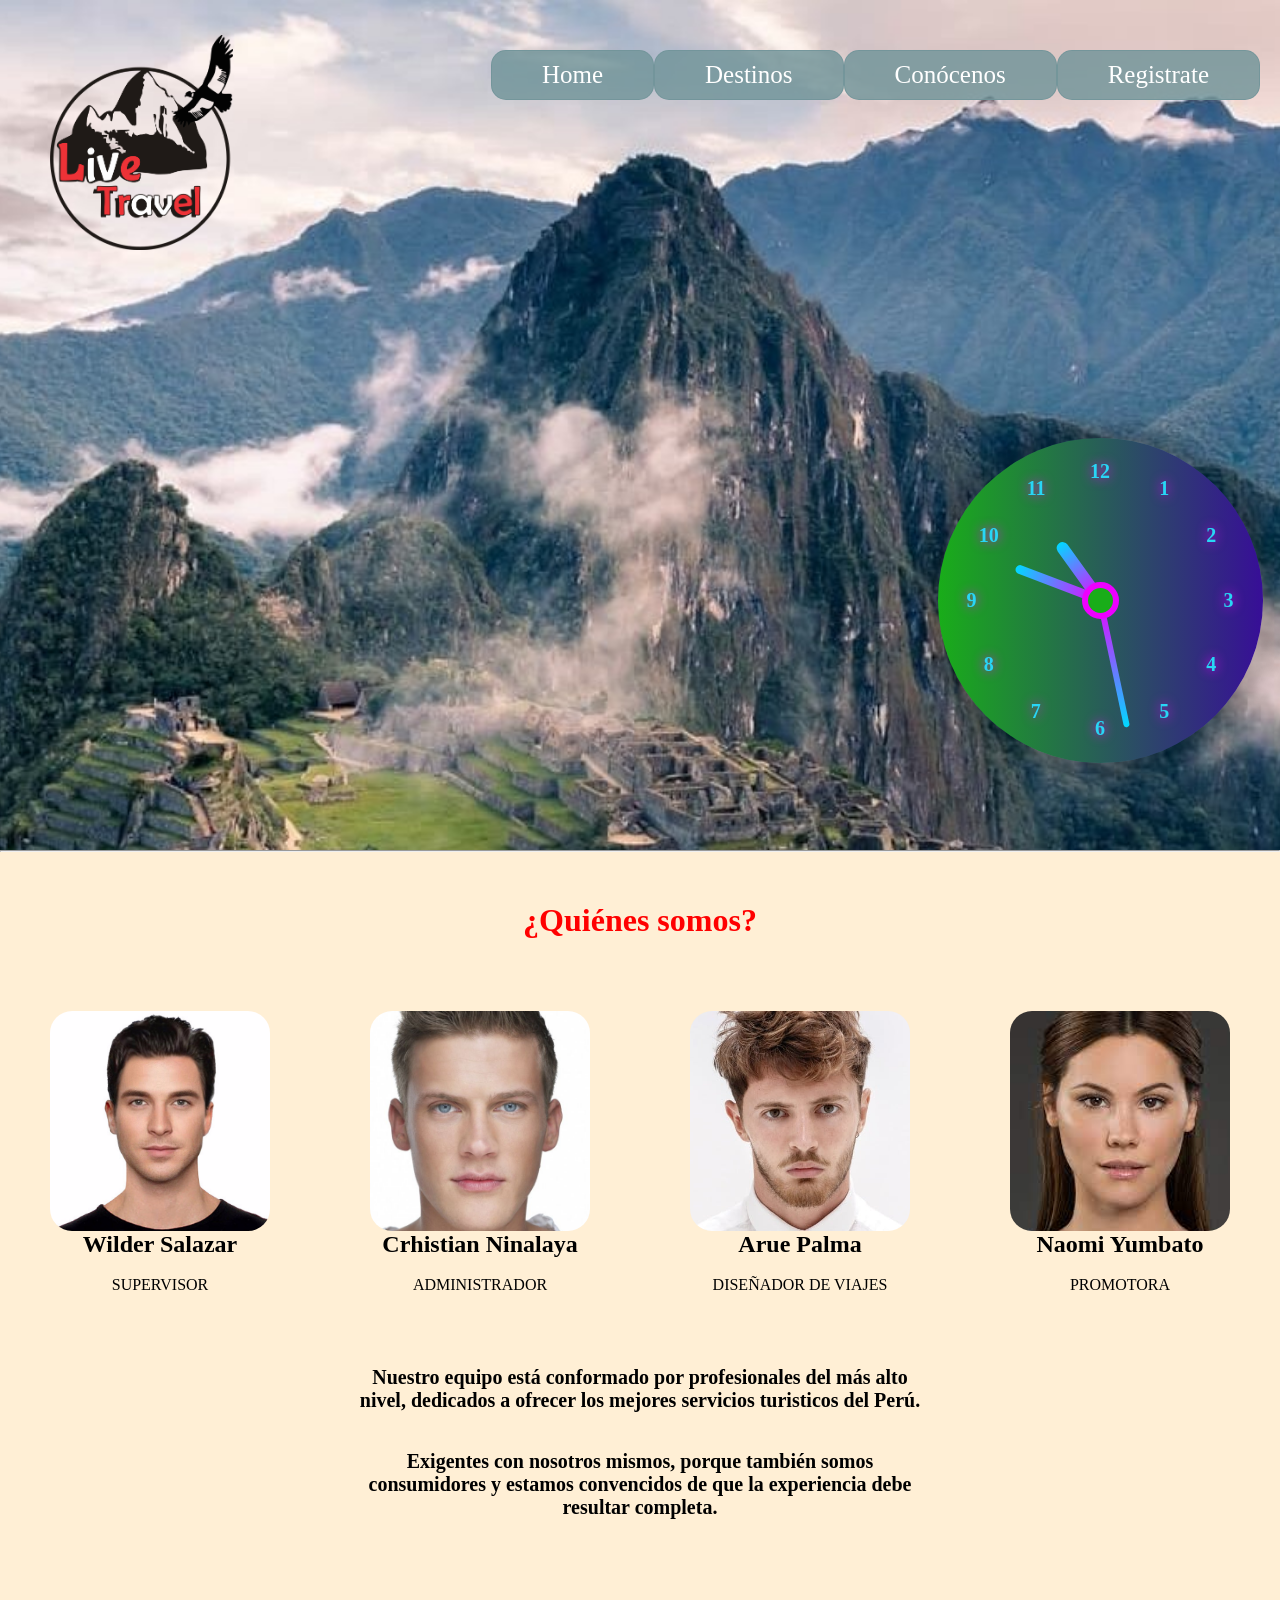
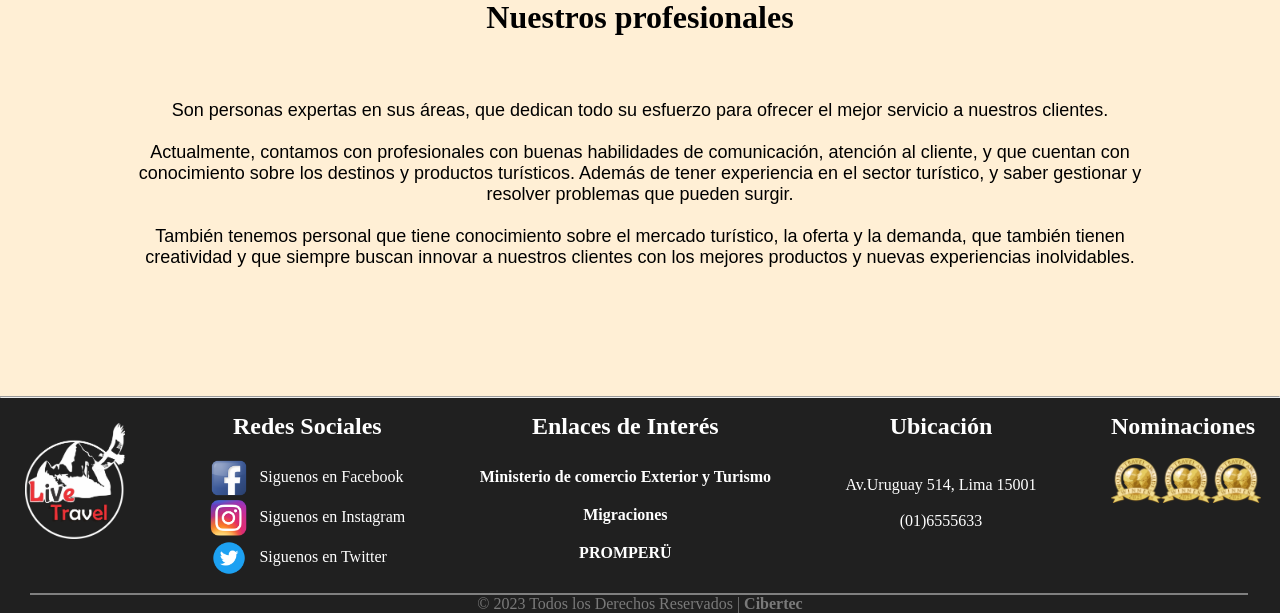
==== commit a5f9447a: "Actulizacion de proyecto vercion-final-3" ====
--- a/paginas/Conocenos.html
+++ b/paginas/Conocenos.html
@@ -19,7 +19,7 @@
                         <li><a href="../Index.html">Home</a></li>
                         <li><a href="">Destinos</a>
                         <ul>
-                            <li><a href="../paginas/Huacapullana.html">Huaca Pucllana</a></li>
+                            <li><a href="../paginas/Huacapucllana.html">Huaca Pucllana</a></li>
                             <li> <a href="../paginas/CristoPacifico.html">Cristo del Pacífico</a></li>
                             <li> <a href="../paginas/Machupichu.html">Machu Picchu</a></li>
                             <li> <a href="../paginas/Montaña7col.html">Montaña de los 7 colores</a></li>
@@ -30,8 +30,30 @@
                         <li><a href="../paginas/Conocenos.html">Conócenos</a></li>
                         <li><a href="../paginas/Registro.html">Registrate</a></li>
                     </ul>                            
-                </nav> 
+                </nav>          
             </section>
+            <div class="bottom-header">
+                <div class="clean"></div>
+                <div class="clock">
+                    <div class="number" style="--n:1"><b>1</b></div>
+                    <div class="number" style="--n:2"><b>2</b></div>
+                    <div class="number" style="--n:3"><b>3</b></div>
+                    <div class="number" style="--n:4"><b>4</b></div>
+                    <div class="number" style="--n:5"><b>5</b></div>
+                    <div class="number" style="--n:6"><b>6</b></div>
+                    <div class="number" style="--n:7"><b>7</b></div>
+                    <div class="number" style="--n:8"><b>8</b></div>
+                    <div class="number" style="--n:9"><b>9</b></div>
+                    <div class="number" style="--n:10"><b>10</b></div>
+                    <div class="number" style="--n:11"><b>11</b></div>
+                    <div class="number" style="--n:12"><b>12</b></div>
+                    <div class="hour-hand" id="hour-hand"></div>
+                    <div class="minute-hand" id="minute-hand"></div>
+                    <div class="second-hand" id="second-hand"></div>
+                    <div class="center-dot"></div>
+                </div>
+            </div> 
+            <br>
         </header>
         <hr>
         <main>
@@ -109,19 +131,19 @@
                     <br>
                     <div class="icono">
                         <a href="https://www.facebook.com/" target="_blank">
-                        <img data-ar="facebook" src="../imagenes/globales/facebook.jpg" alt="Imagen no encontrada">
+                        <img class="social" data-ar="facebook" src="../imagenes/globales/facebook.jpg" alt="Imagen no encontrada">
                     </a>
                         <p>Siguenos en Facebook</p>
                     </div>
                     <div class="icono">
                         <a href="https://www.instagram.com/" target="_blank">
-                        <img data-ar="instagram" src="../imagenes/globales/instagram.jpg" alt="Imagen no encontrada">
+                        <img class="social" data-ar="instagram" src="../imagenes/globales/instagram.jpg" alt="Imagen no encontrada">
                     </a>
                         <p>Siguenos en Instagram</p>
                     </div>
                     <div class="icono">
                         <a href="https://twitter.com/" target="_blank">
-                    <img data-ar="twitter" src="../imagenes/globales/twitter.jpg" alt="Imagen no encontrada">
+                    <img class="social" data-ar="twitter" src="../imagenes/globales/twitter.jpg" alt="Imagen no encontrada">
                     </a>
                         <p>Siguenos en Twitter</p>
                     </div>
@@ -157,4 +179,6 @@
         </footer>
     </body>
 </html>
-<script src="js/global.js"></script>+<script src="../js/global.js"></script>
+<script src="../js/Conocenos.js"></script>
+<script src="../js/reloj.js"></script>
--- a/css/conocenos.css
+++ b/css/conocenos.css
@@ -17,7 +17,7 @@
         background-attachment: fixed;
         background-size: cover;
         background-repeat: no-repeat;
-        height: 550px;
+        height: 850px;
     }
     #section-logo-nav{
         display: flex;
@@ -26,11 +26,10 @@
     }
     /* <logo> */
         .logoHeader{
-            width: 200px;
+            width: 15%;
             height: auto;
-            max-height: 50%;
-            padding-left: 50px;
-            padding-top: 50px;
+            margin-left: 50px;
+            margin-top: 35px;
         }
         .logoHeader img{
             width: 100%;
@@ -211,3 +210,157 @@
         width: 95%;
     }
 /* </footer> */
+
+/*  RELOJ   */
+
+.bottom-header{
+    display: flex;
+    justify-content: space-between;
+    margin-top: 200px;
+}
+.clean{
+    height: auto;
+    width: auto;
+}
+
+.clock{
+    width: 300px;
+    height: 300px;
+    position: relative;
+    border-radius: 50%;
+    display: flex;
+    justify-content: center;
+    align-items: center;
+    background: radial-gradient(circle, #05263c, #000d1a);
+    z-index: 1;
+    margin-right: 30px;
+    margin-bottom: 30px;
+}
+
+.clock::before{
+    content:"";
+    width: 325px;
+    height: 325px;
+    position: absolute;
+    border-radius: 50%;
+    background: linear-gradient(to right, #19ad19,#370e97);
+    box-shadow:  0 0 15px 15px rgba(0,0,0,0.2);
+    z-index: 0;
+}
+.number{
+    transform: rotate(calc(30deg * var(--n)));
+    position: absolute;
+    text-align: center;
+    inset: 10px;
+    font-size: 20px;
+    color: #28d6f5;
+    text-shadow:  0 0 12px #ee00ff;
+} 
+.number b{
+    transform: rotate(calc(-30deg * var(--n)));
+    display: inline-block;
+}
+
+.center-dot{
+    position: absolute;
+    width: 25px;
+    height: 25px;
+    background-color: #19ad19;
+    border: 6px solid #ee00ff;
+    border-radius: 50%;
+}
+.hour-hand, .minute-hand, .second-hand{
+    --rotate:0;
+    position: absolute;
+    left: 50%;
+    bottom: 50%;
+    transform: translate(-50%) rotate(calc(var(--rotate)*1deg));
+    transform-origin: bottom;
+    border-radius: 30px 30px 0 0;
+}
+
+.hour-hand{
+    width: 12px;
+    height: 70px;
+    
+    background: linear-gradient(#00d9ff, #ee00ff);
+}
+
+.minute-hand{
+    width: 9px;
+    height: 90px;
+    background: linear-gradient(#00d9ff, #ee00ff);
+}
+
+.second-hand{
+    width: 6px;
+    height: 130px;
+    background: linear-gradient(#00d9ff, #ee00ff);
+}
+
+/* <vercion-modificada> */
+@media (max-width: 915px) {
+
+    #section-logo-nav{
+        flex-direction: column;
+    }
+    .logoHeader{
+        width: 100px;
+        margin-left: 20px;
+        margin-top: 15px;
+    }
+    #nav-section{      
+        justify-content: center;
+        width: 100%;
+        margin-top: 10px;    
+        margin-right: 0px;
+    }
+    #nav-ul{
+        width: 100%;
+        justify-content: center;
+    }
+    #nav-ul li a{
+        padding: 10px 35px;
+    }
+}
+@media (min-width: 915px) and (max-width: 999px) {
+
+    #section-logo-nav{
+        flex-direction: row;
+    }
+    .logoHeader{
+        width: 100px;
+        margin-left: 20px;
+        margin-top: 15px;
+    }
+    #nav-section{
+        width: calc(100% - 200px);
+        margin-top: 50px;    
+        margin-right: 20px;
+        justify-content: flex-end;
+    }
+    #nav-ul li a{
+        padding: 10px 50px;
+    }
+}
+/* <vercion-inicial> */
+@media (min-width: 999px) {
+
+    #section-logo-nav{
+        flex-direction: row;
+    }
+    .logoHeader{
+        width: 15%;
+        margin-left: 50px;
+        margin-top: 35px;
+    }
+    #nav-section{
+        width: calc(100% - 200px);
+        margin-top: 50px;    
+        margin-right: 20px;
+        justify-content: flex-end;
+    }
+    #nav-ul li a{
+        padding: 10px 50px;
+    }
+}
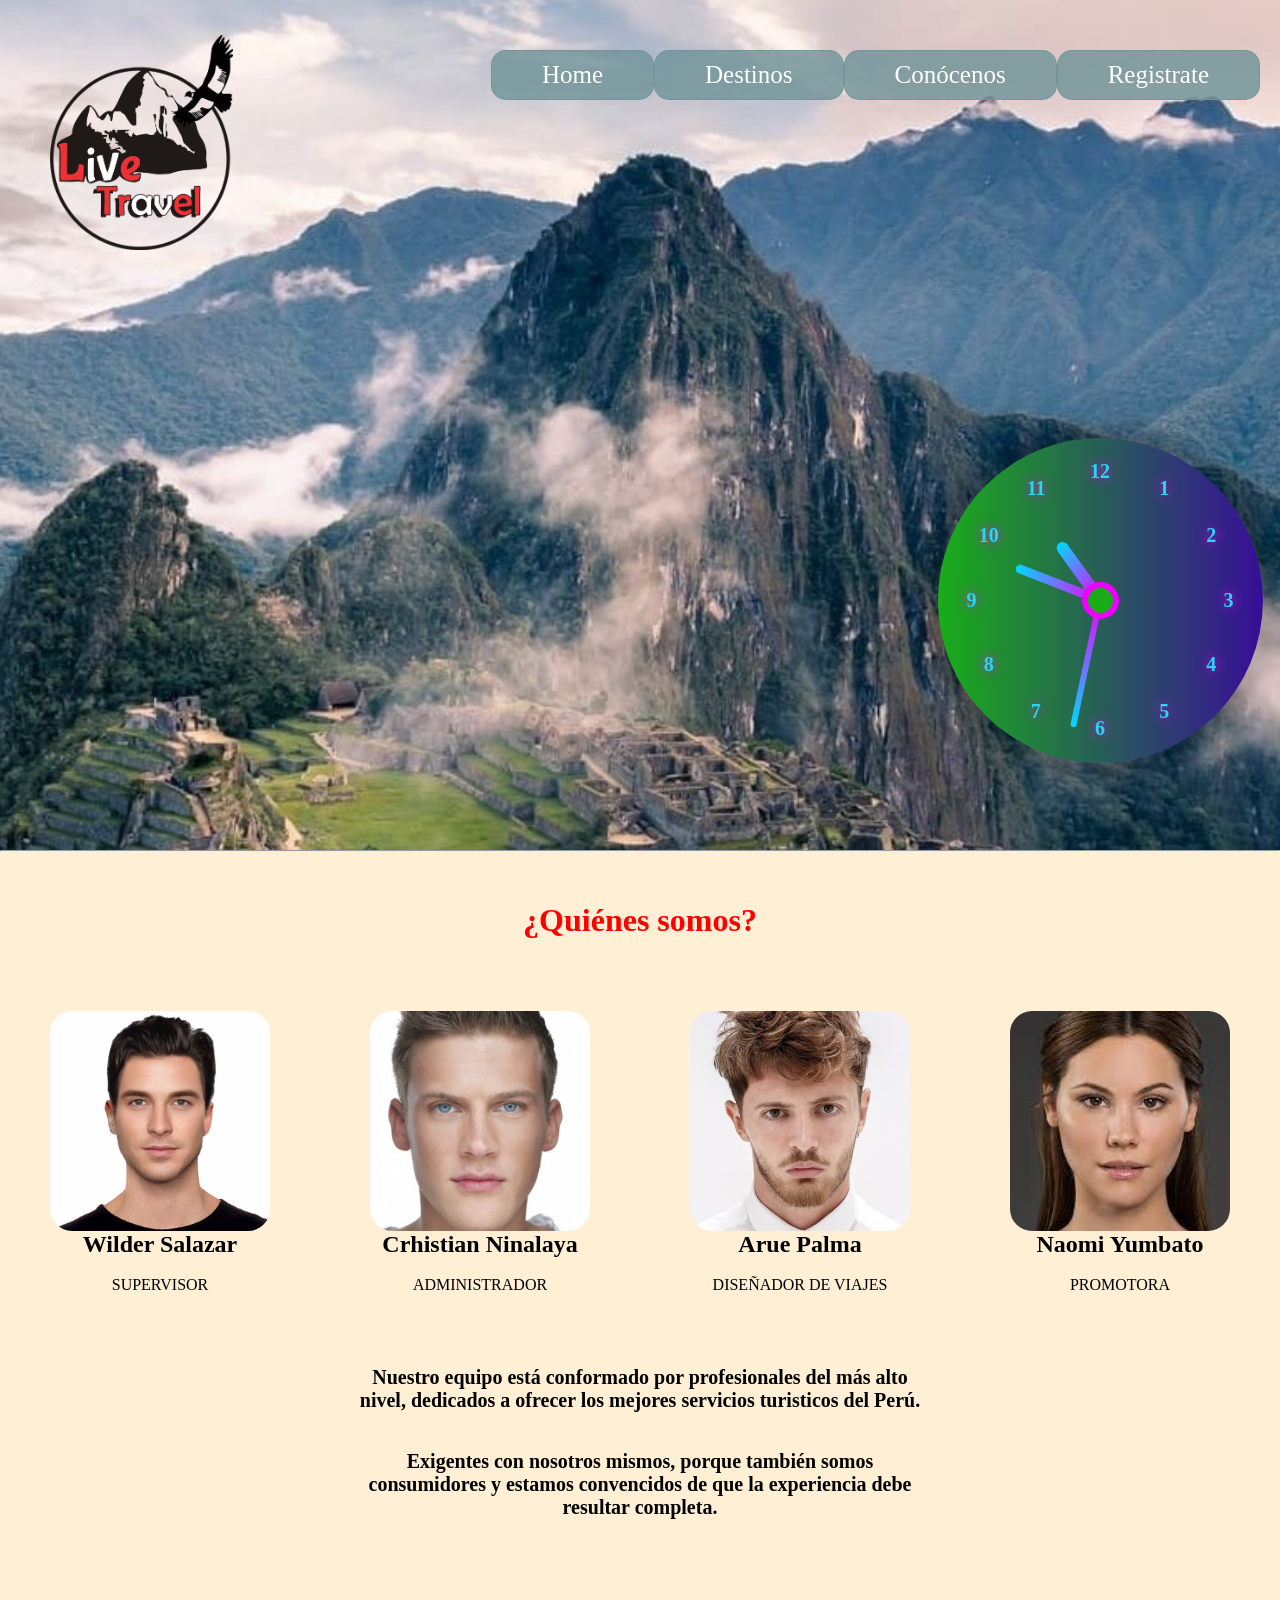
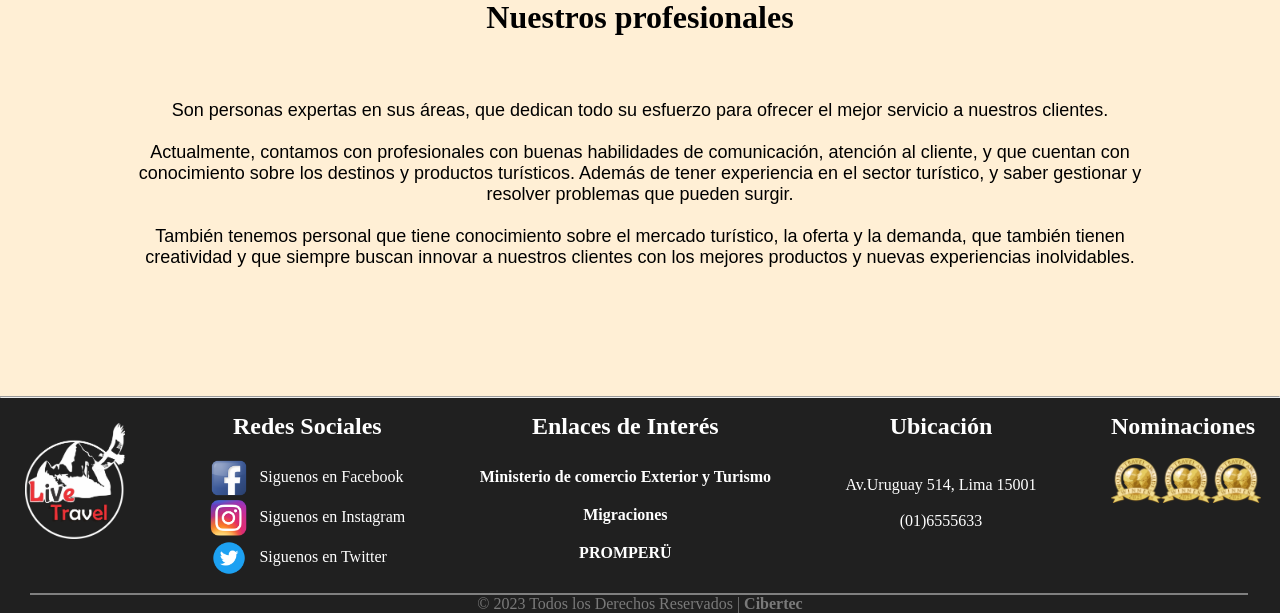
==== commit e15d77df: "corregir fotos carrucel" ====
--- a/paginas/Conocenos.html
+++ b/paginas/Conocenos.html
@@ -5,8 +5,7 @@
         <meta http-equiv="X-UA-Compatible" content="IE=edge">
         <meta name="viewport" content="width=device-width, initial-scale=1.0">
         <title>Conócenos</title>
-        <link rel="stylesheet" href="../css/conocenos.css">
-            
+        <link rel="stylesheet" href="../css/conocenos.css">  
     </head>
     <body>
         <header>
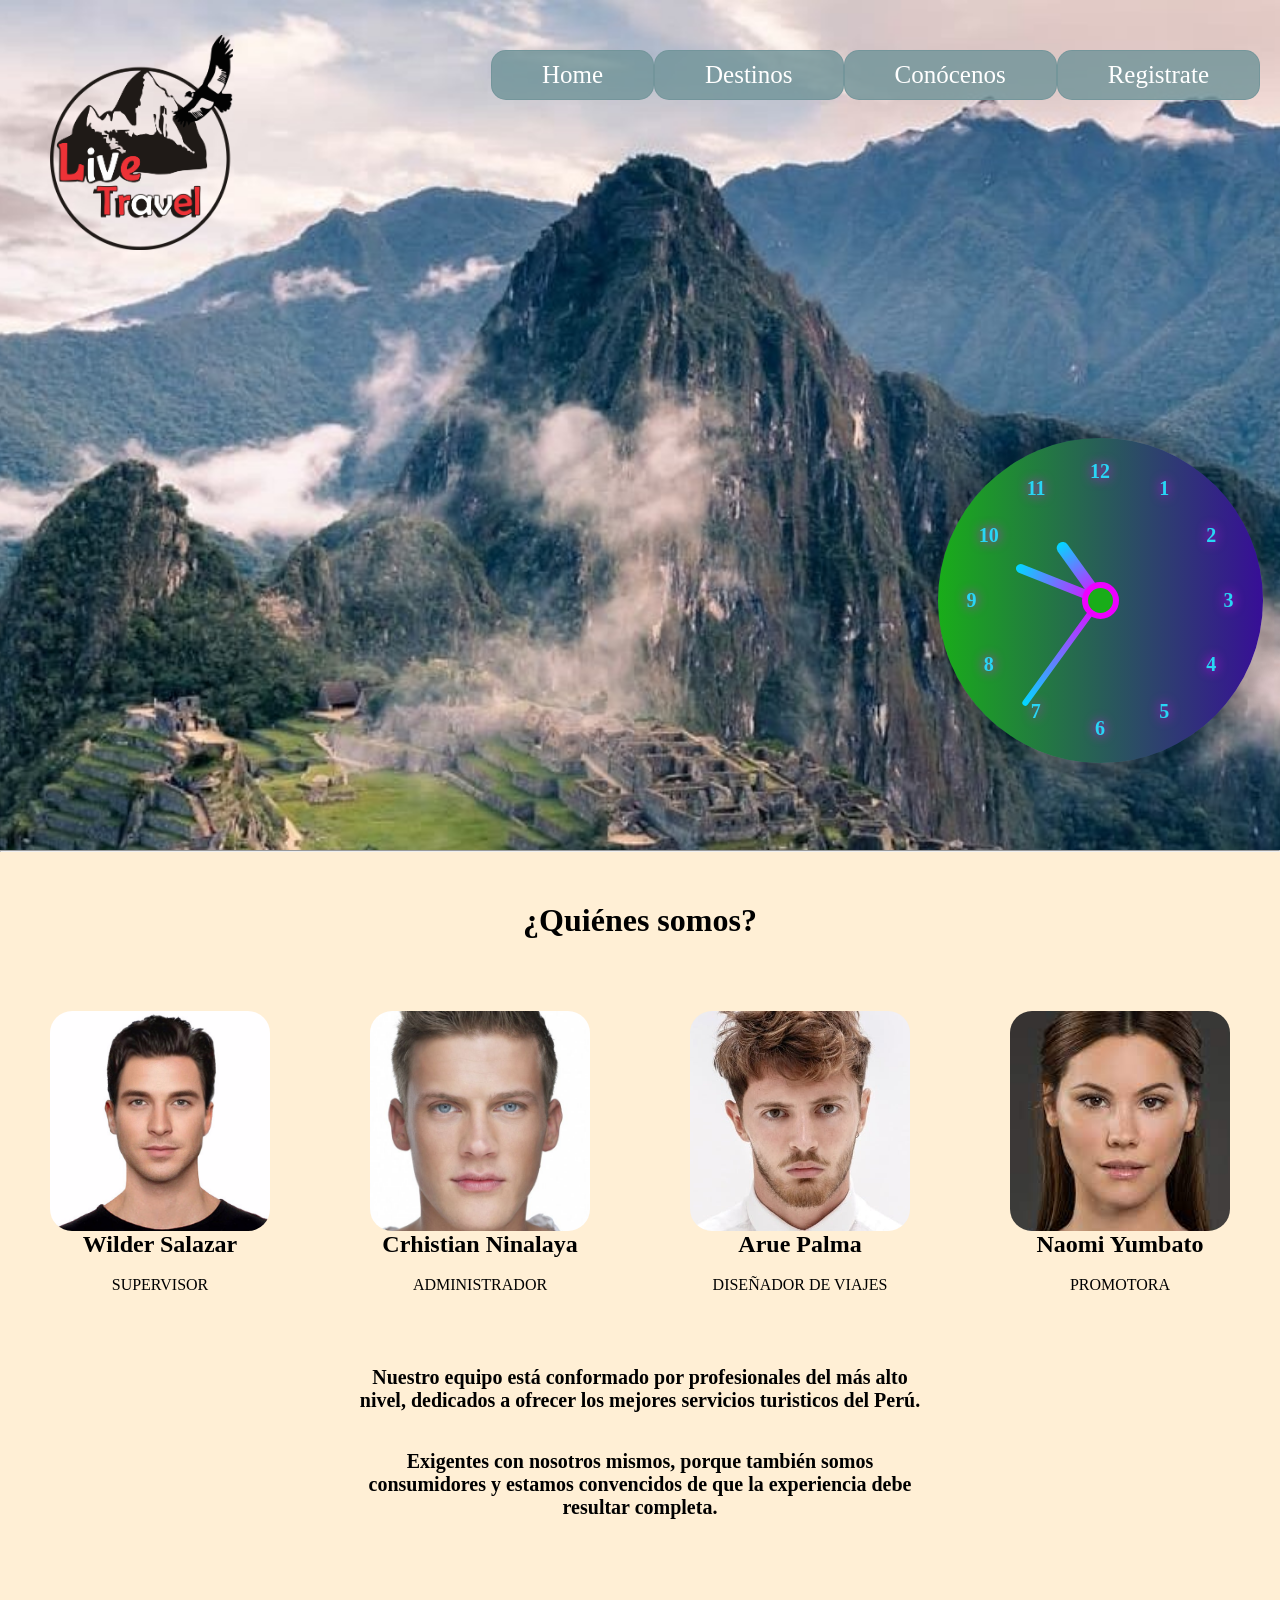
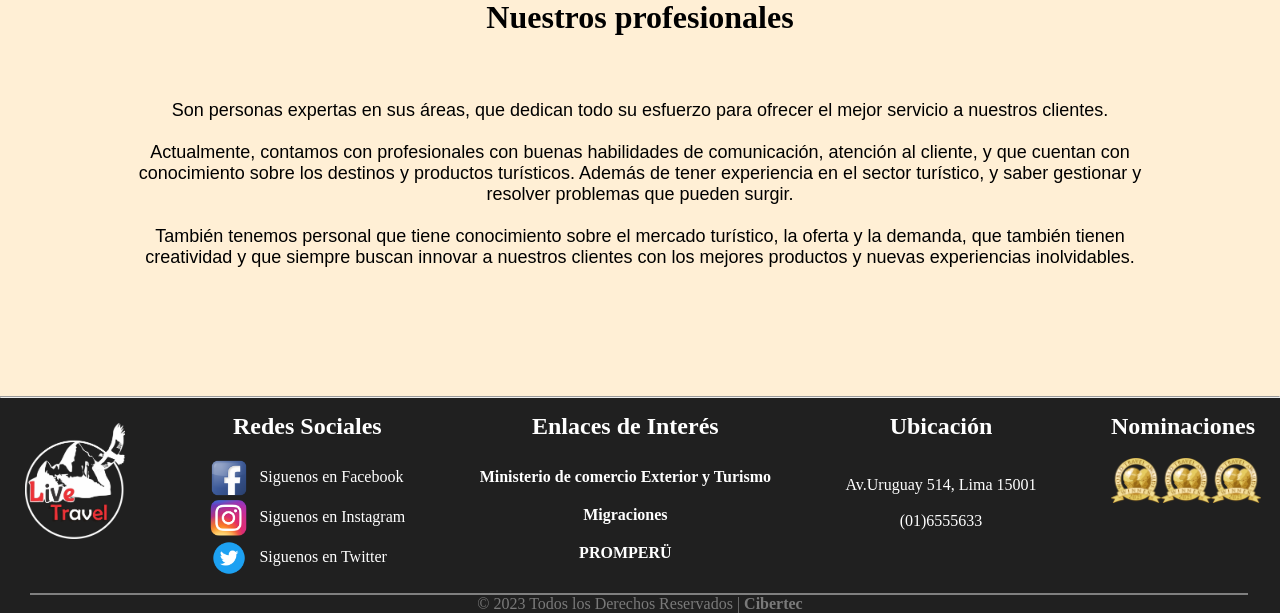
==== commit 67e7fd30: "pipipipipi" ====
--- a/paginas/Conocenos.html
+++ b/paginas/Conocenos.html
@@ -180,4 +180,5 @@
 </html>
 <script src="../js/global.js"></script>
 <script src="../js/Conocenos.js"></script>
-<script src="../js/reloj.js"></script>+<script src="../js/reloj.js"></script>
+<script src="../js/efectoLogo.js"></script>
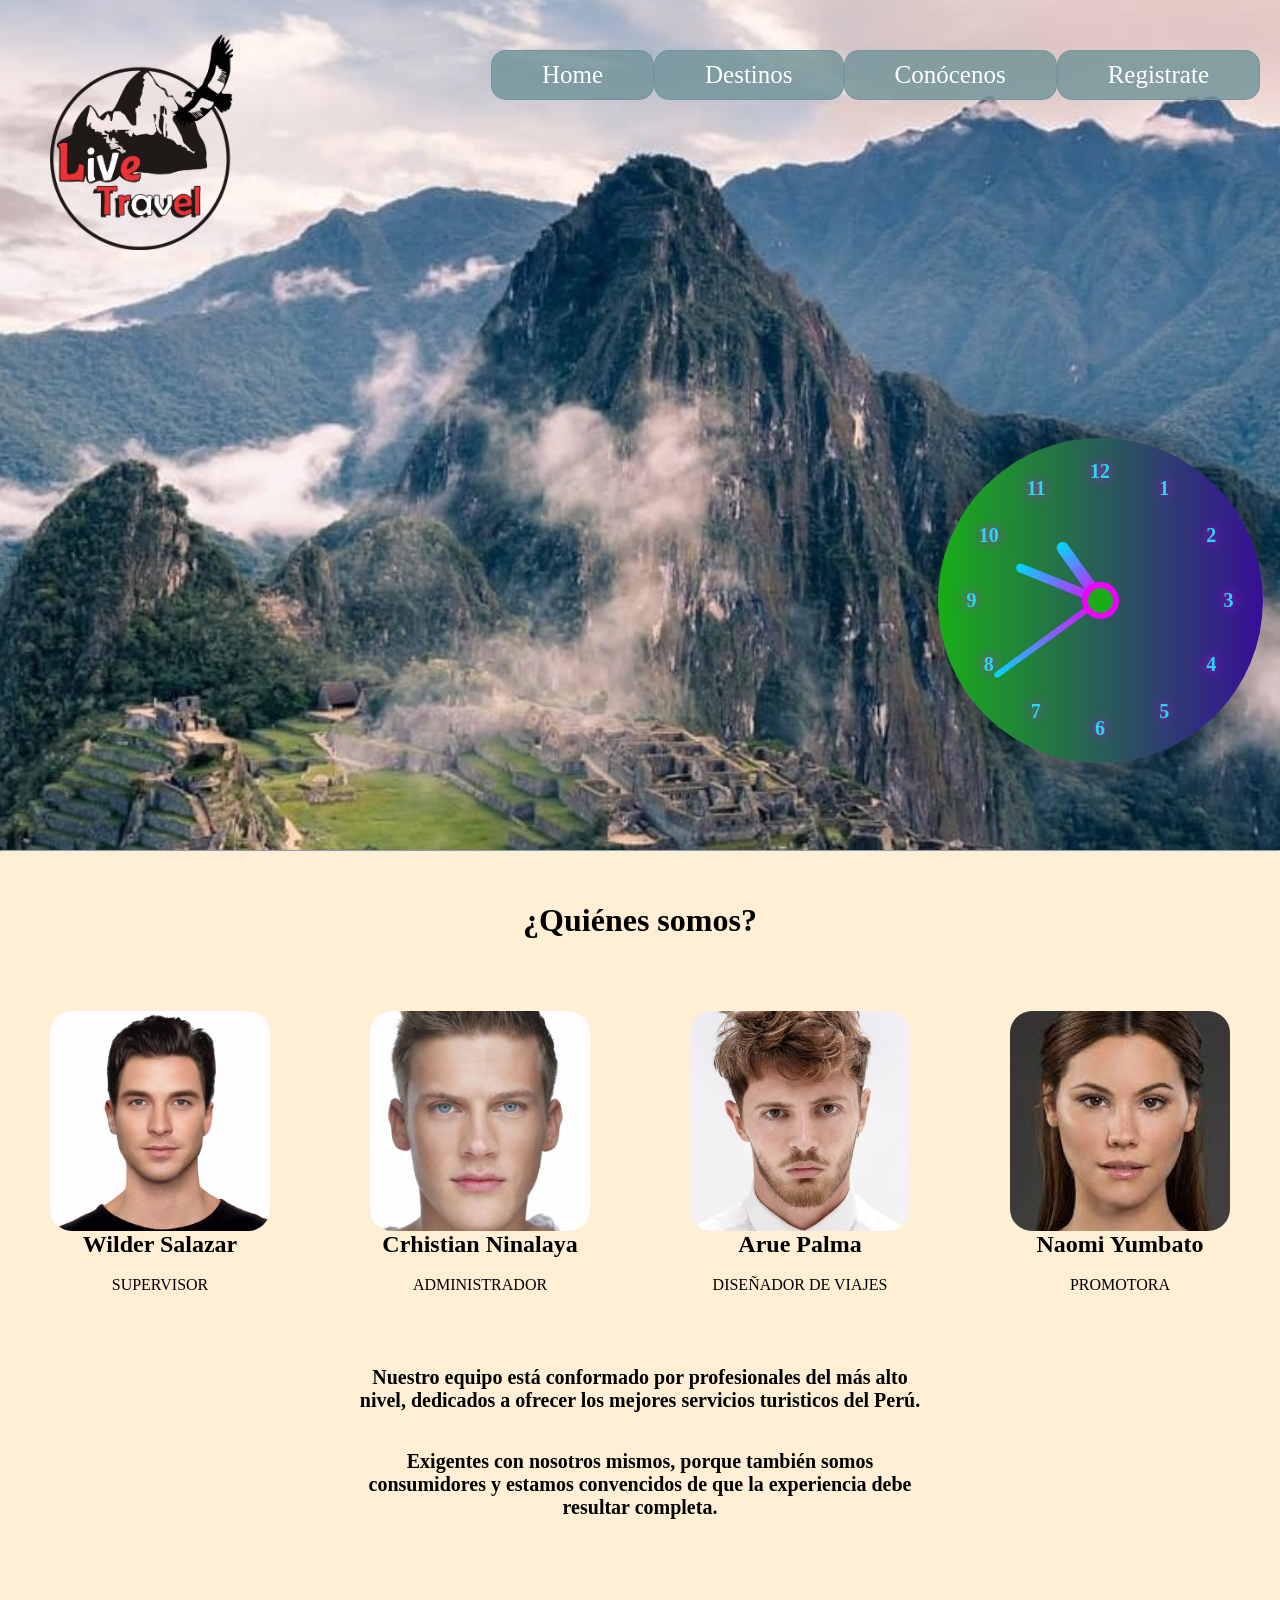
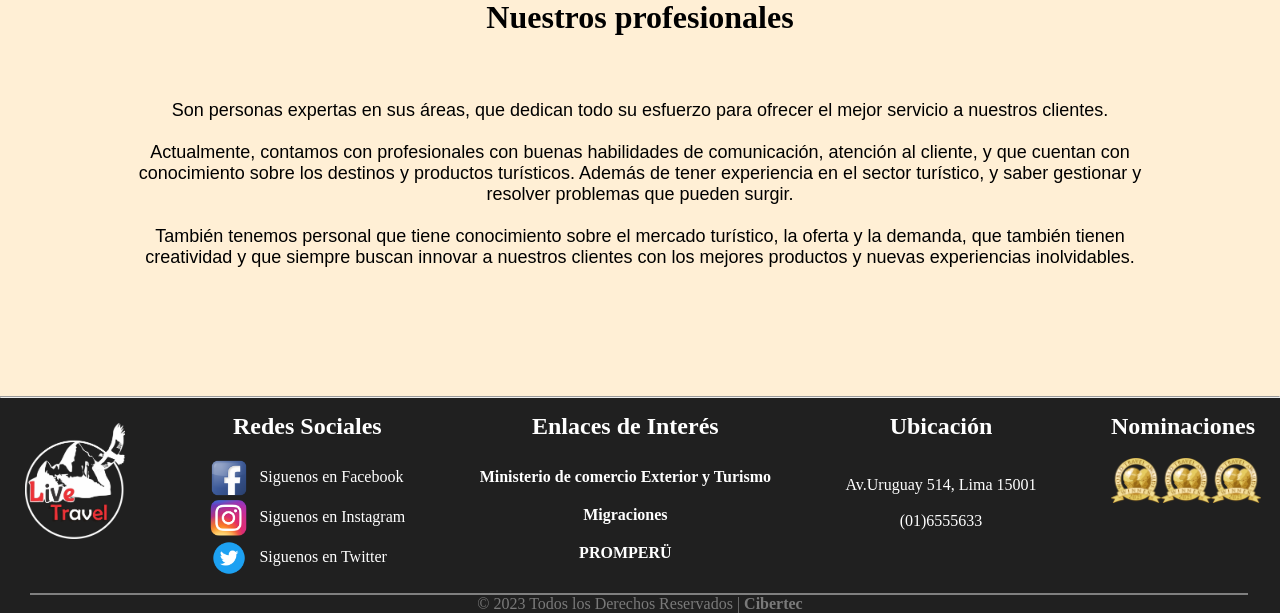
==== commit 7d104aec: "para presentar" ====
--- a/paginas/Conocenos.html
+++ b/paginas/Conocenos.html
@@ -21,7 +21,7 @@
                             <li><a href="../paginas/Huacapucllana.html">Huaca Pucllana</a></li>
                             <li> <a href="../paginas/CristoPacifico.html">Cristo del Pacífico</a></li>
                             <li> <a href="../paginas/Machupichu.html">Machu Picchu</a></li>
-                            <li> <a href="../paginas/Montaña7col.html">Montaña de los 7 colores</a></li>
+                            <li> <a href="../paginas/Montana7col.html">Montaña de los 7 colores</a></li>
                             <li> <a href="../paginas/Kuelap.html">Kuélap</a></li>
                             <li> <a href="../paginas/ParqueNacionalManu.html">Parque Nacional del Manu</a></li>      
                         </ul>
